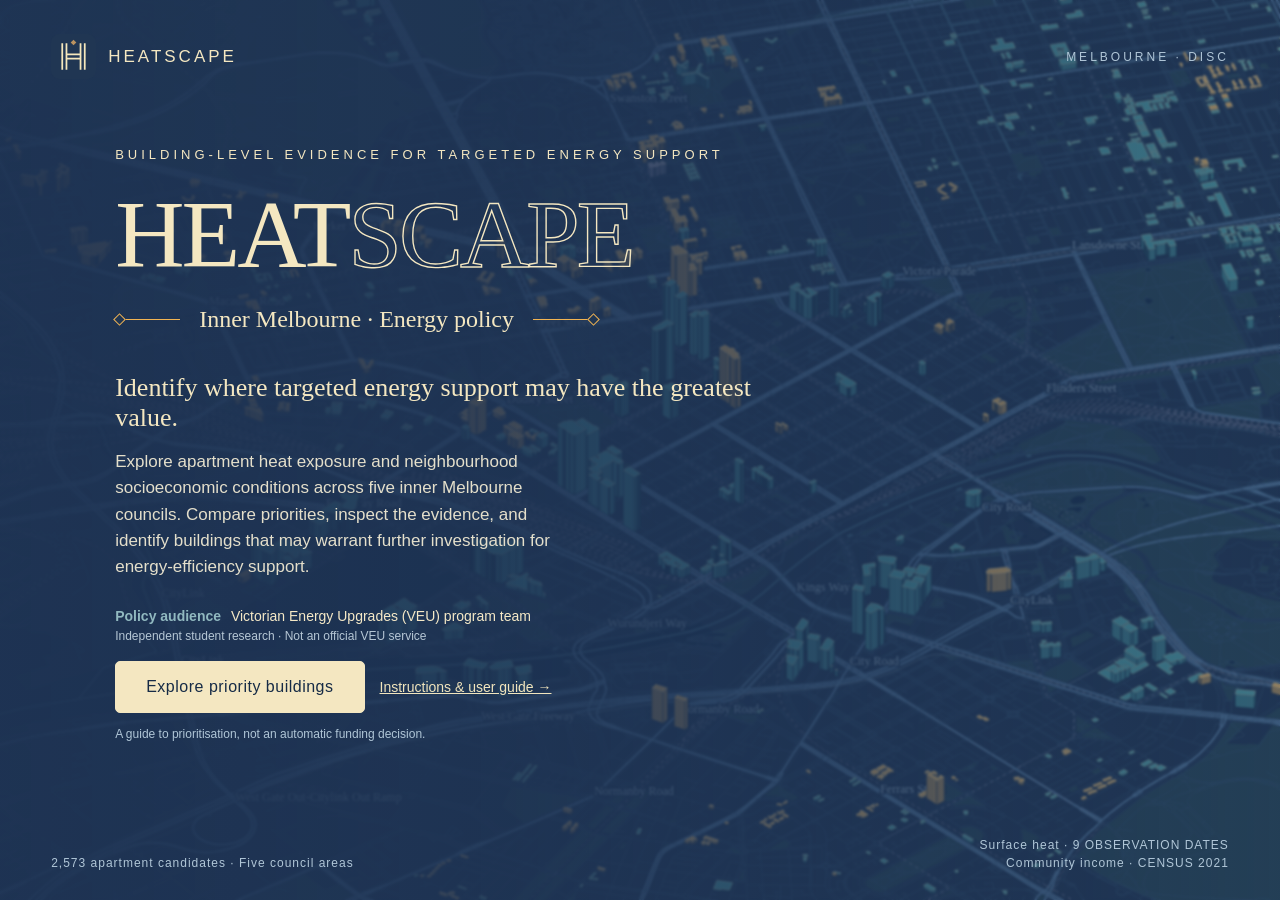
==== index.html @ 0df8c967 "Integrate nine Landsat dates and official historical heat evidence" ====
<!doctype html>
<html lang="en"><head><meta charset="utf-8"><meta name="viewport" content="width=device-width,initial-scale=1"><meta name="theme-color" content="#1e3353"><title>HEATSCAPE — Targeted energy support</title><meta name="description" content="Building-level evidence for targeted energy support across five inner Melbourne councils."><link rel="icon" href="./assets/heatscape.svg" type="image/svg+xml"><link rel="stylesheet" href="./assets/heatscape.css?v=stability-2"><link rel="stylesheet" href="./assets/ranking-workspace.css?v=stability-3"><link rel="stylesheet" href="./assets/building-validation.css?v=validation-1"><link rel="stylesheet" href="./assets/heat-data.css?v=heat-dates-1"></head>
<body>
<canvas id="city" aria-label="Interactive 3D map of inner Melbourne apartment candidates. Use Search to select a building with the keyboard."></canvas>
<div id="cover" class="cover"><div class="cover-wash"></div><div class="cover-top"><span class="wordmark"><img src="./assets/heatscape.svg" alt="">HEATSCAPE</span><span class="cover-edition">MELBOURNE · DISC</span></div><main class="cover-copy"><p class="eyebrow">Building-level evidence for targeted energy support</p><h1>HEAT<span>SCAPE</span></h1><div class="ornament"><i></i><span>Inner Melbourne · Energy policy</span><i></i></div><p class="intro">Identify where targeted energy support may have the greatest value.</p><p class="cover-description">Explore apartment heat exposure and neighbourhood socioeconomic conditions across five inner Melbourne councils. Compare priorities, inspect the evidence, and identify buildings that may warrant further investigation for energy-efficiency support.</p><p class="stakeholder"><strong>Policy audience</strong> Victorian Energy Upgrades (VEU) program team<br><small>Independent student research · Not an official VEU service</small></p><button id="enter" disabled>Preparing the map…</button><a class="guide-link" href="./instructions.html">Instructions &amp; user guide →</a><p id="loadStatus" class="cover-note" role="status">Loading the city and its evidence</p></main><div class="cover-bottom"><span>2,573 apartment candidates · Five council areas</span><span>Surface heat · 9 OBSERVATION DATES<br>Community income · CENSUS 2021</span></div></div>
<div id="app" hidden>
<header class="appbar"><button id="home" class="brand-button" aria-label="Return to introduction"><img src="./assets/heatscape.svg" alt=""><span>HEATSCAPE<small>MELBOURNE</small></span></button><span class="app-subtitle">Evidence for targeted energy support</span><a class="instructions-button" href="./instructions.html">Instructions</a><button id="aboutTop" class="quiet" aria-expanded="false">Policy & evidence</button></header>
<nav class="toolrail" aria-label="Map workspace"><button data-panel="search" aria-expanded="false"><span class="tool-icon">⌕</span>Find</button><button data-panel="priority" aria-expanded="false"><span class="tool-icon">≋</span>Priorities</button><button data-panel="layers" aria-expanded="false"><span class="tool-icon">▱</span>Layers</button><button data-panel="list" aria-expanded="false"><span class="tool-icon">☷</span>Shortlist</button><button data-panel="data" aria-expanded="false"><span class="tool-icon" aria-hidden="true">ⓘ</span>About data</button></nav>
<aside id="drawer" hidden aria-labelledby="drawerTitle"><div class="drawer-head"><div><p class="eyebrow">HEATSCAPE / WORKSPACE</p><h2 id="drawerTitle"></h2></div><button id="closeDrawer" class="icon-button" aria-label="Close panel">×</button></div>
<section data-content="search" hidden><label for="search">Find a building or neighbourhood</label><input id="search" type="search" placeholder="Try Vone, Light House, Swanston Central" aria-describedby="searchHelp"><p id="searchHelp" class="muted search-help">Building name / alias / address · Suburb · SA2 · Building ID · SA1</p><p class="muted">Choose an area to outline its boundary, or a building to pin its evidence. Names cover a limited set of matched buildings; all candidates remain searchable by ID. Names: OpenStreetMap contributors (ODbL).</p><div id="searchResults" class="result-list"></div></section>
<section data-content="priority" hidden>
<div class="priority-workspace">
<div class="priority-settings">
<div class="balance-heading"><h3>Adjust the weights</h3><button id="resetWeights" class="small-reset" title="Restore Heat 40%, Income 40%, Building 20%">Reset</button></div>
<details class="inline-help"><summary>H / I / B explained…</summary><div><p class="muted">H = Heat exposure · I = Low-income community context · B = Building scale.</p></div></details>
<div id="weightSummary" class="weight-summary" aria-live="polite"></div>
<div id="policyTrack" class="policy-track" aria-label="Shared H I B policy balance"><div class="weight-segment heat-segment"></div><div class="weight-segment income-segment"></div><div class="weight-segment building-segment"></div><button id="heatBoundary" class="weight-handle first" role="slider" aria-label="Heat share; boundary between Heat and Income" aria-valuemin="0" aria-valuemax="80" aria-valuenow="40"></button><button id="buildingBoundary" class="weight-handle second" role="slider" aria-label="Combined Heat and Income share; boundary with Building" aria-valuemin="60" aria-valuemax="100" aria-valuenow="80"></button></div>
<details class="inline-help"><summary>Drag either divider…</summary><div><p class="muted">Drag either divider. The three coloured shares always total 100%. Building stays between 0% and 40%. The same balance applies to every building.</p></div></details>

<div class="heat-source-select"><label for="heatDataset">Heat source / observation</label><select id="heatDataset" aria-describedby="heatDatasetNote"></select><p id="heatDatasetNote" class="heat-note"></p><p id="heatModelStatus" class="heat-note" role="status"></p></div>
<fieldset><legend>Surrounding heat area</legend><div class="segments"><button data-radius="50" aria-pressed="false">50 m</button><button data-radius="100" aria-pressed="true">100 m</button><button data-radius="150" aria-pressed="false">150 m</button></div><details class="inline-help"><summary>Distance outwards…</summary><div><p class="muted">Distance outwards from the whole footprint. Actual overlap area and distance both count. Rounded corners preserve equal distance; this is not a centre-point circle.</p><p class="muted">Solid line: building footprint. Dashed line: outer sampling boundary. The footprint itself is excluded.</p></div></details></fieldset>

<div class="priority-size"><label for="priorityShortlistMode">Shortlist size · fixed across tests</label><div class="shortlist-inputs"><select id="priorityShortlistMode"><option value="percent">Top percentage</option><option value="count">Top number</option></select><input id="priorityShortlistValue" type="number" min="1" max="100" value="20" aria-label="Test shortlist size"><span id="priorityShortlistUnit">%</span></div></div>
<section class="stability-tests-column" aria-labelledby="stabilityTestsTitle">
<div class="stability-heading"><h3 id="stabilityTestsTitle">Test settings</h3><strong id="stabilityTestCount"></strong></div>
<p class="stability-intro">3 extents × 6 weight choices. Your custom weights are added automatically.</p>
<label class="toggle-row"><span>Test all 9 Landsat dates<small>162 tests: 9 dates × 6 weights × 3 extents. Only buildings with evidence in every test share the same ranking cohort.</small></span><input id="stabilityDates" type="checkbox"></label>
<p id="stabilityScope" class="stability-note"></p>
<p id="stabilityCoverage" class="stability-note"></p>
<div id="stabilitySelected" class="stability-selected" aria-live="polite"></div>
<p id="testBuildingHeading" class="stability-note"></p>
<div class="stability-test-scroll"><table class="stability-table"><thead><tr><th>Weights H / I / B</th><th>50 m</th><th>100 m</th><th>150 m</th></tr></thead><tbody id="stabilityTests"></tbody></table></div>
<details class="stability-method-note"><summary>How to read these tests</summary><p class="stability-note">Click a cell to apply that test. “All” means all tested settings, not every possible setting or a probability. With the date switch off, tests use the selected heat source. With it on, the suite uses all nine Landsat dates, excluding the median and historical products. It does not test every possible date or setting.</p><p id="stabilityExclusions" class="stability-note"></p></details>
<button id="exportTests" class="small-reset">Export test table</button>
<details class="thermal-support"><summary>50 / 100 / 150 m · pixel support</summary><div id="thermalSupport"></div><p class="stability-note">These are resampled 30 m grid cells, not independent thermal observations. Native thermal resolution is about 100 m. Small extents remain exploratory.</p></details>
</section>
<h3>Each building in H–I–B space</h3><p id="curveSelection" class="muted" aria-live="polite">Select a building to see its point.</p>
<div id="indicatorSpace"></div><details class="inline-help"><summary>Each point is one candidate…</summary><div><p class="muted">Each point is one candidate. Drag to rotate; click a point to inspect. The translucent plane marks the selected shortlist score cutoff. Changing weights tilts or moves the plane; it does not move the data points.</p></div></details>

<details class="priority-model-details"><summary>Heat evidence, dates &amp; shadows</summary><fieldset class="heat-model-panel"><legend>Selected heat source</legend><div id="heatEvidence" aria-live="polite"></div><details open><summary>All dates for this building</summary><div id="heatHistory"></div></details><details><summary>Sampling area and calculation</summary><p class="heat-note">For each Landsat date, remove all mapped footprints and that observation’s modelled shadows from the 50 / 100 / 150 m surroundings. Distance-weighted LST is sampled from the remaining open ground. Spacing, height and the sun angle reshape the area; they do not directly adjust temperature.</p><p id="heatShapeStatus" class="heat-note" role="status"></p><button id="retryHeatShapes" class="small-reset">Retry boundary download</button><p class="heat-note">Grey dashed outline: outer extent. Gold boundary: selected date’s sun-exposed area. Display edges are simplified; numerical masks are not. The median and historical mosaic have no single observation-time mask.</p><a href="./model.html" target="_blank" rel="noopener">Calculation steps and evidence rules ↗</a></details></fieldset><fieldset class="shadow-panel"><legend>Building shade context</legend><label class="toggle-row"><span>Show building shadows<small>For the selected Landsat date · display only</small></span><input id="shadowToggle" type="checkbox"></label><div id="shadowDetails" hidden aria-live="polite"></div></fieldset></details>
<details id="indicatorDetail"><summary>H, I and building-indicator curves</summary><details class="inline-help"><summary>How to read the curves…</summary><div><p class="muted">Each curve converts a measurement into its relative position in the study reference sample. Changing the heat source or date also changes the H reference curve; I and B references stay fixed. The curves do not estimate air-conditioning demand.</p></div></details><div id="responseCurves"></div><div id="formCurves"></div></details>

<details id="methodDetails"><summary>Method & interpretation</summary><h4>What building scale means</h4><div id="formDataNote"></div><p>B is the percentile rank of the average of relative height and relative footprint area. It recognises larger-scale candidates for further project investigation. It is a policy preference for scale, not proof of more households, greater energy hardship or greater savings.</p><p>Taller buildings can have different shading, exposure and delivery challenges. A larger footprint can indicate more roof area, but usable roof area, dwelling counts and suitability need verification. No floors indicator is used.</p><p><a href="https://link.springer.com/article/10.1007/s12061-025-09687-x" target="_blank" rel="noopener">Why height alone cannot establish thermal vulnerability</a></p>

<p><strong>1. Compare like with like.</strong> Heat (H) and community low-income share (I) are converted into percentiles using the source-specific valid heat sample and fixed income/building reference sample: (average ascending rank − 0.5) ÷ N × 100. Tied values share a rank. Height and footprint area are ranked in the same way; B is the percentile of their average. A high percentile means higher relative evidence, not a measured level of risk.</p>
<p><strong>2. Apply your policy balance.</strong> Score = H × Heat share + I × Income share + B × Building share. Percentile values run from 0 to 100; shares are fractions totalling 1. Default: 40% / 40% / 20%. For H=80, I=60, B=50, the score is 80×0.4 + 60×0.4 + 50×0.2 = 66. All buildings use the same shares. Reset restores this balance.</p>
<p><strong>3. Choose the shortlist.</strong> Rank all scored candidates from high to low. Top percentage selects the highest ceil(N × percentage /100) positions; Top number selects the requested count, capped at the eligible sample. Exact score ties at the cutoff are included, so the final count can be larger. The purple plane is this cutoff, not a weight surface or funding threshold. Filters never recalculate reference distributions or ranks.</p>
<p>Building scale ranks the mean of height and footprint percentiles. Floors and household counts are not included. Larger scale is a policy preference, not proof of need or savings.</p>
<p><strong>4. Sample surface heat.</strong> Each Landsat observation uses a footprint buffer minus mapped buildings and date-specific ground shadows. A 2.5 m numerical grid approximates the area integral of exp(−2(d/R)²), where d is distance from the footprint and R is 50, 100 or 150 m. Temperature is the weighted sum of valid source-cell temperatures divided by valid weights. Both valid area and weight must reach 80%, with at least 3 valid resampled cells. ST_B10 × 0.00341802 + 149 − 273.15 converts to °C; fill, dilated cloud, cloud, cloud shadow, cirrus and snow are excluded. ST_QA uncertainty is reported separately.</p><p>The multi-date option takes the median of valid per-date statistics and requires at least 3 dates. CSIRO historical LST uses open ground without a dated shadow mask; UHI and climate normals appear as context and do not add scoring weights. See About data for every source, period, file and coverage count.</p><p>Income uses Census 2021 SA1 households below A$650/week divided by all households with known income, including negative/nil income. Partial or unstated income is excluded. A footprint interior point assigns the SA1; income is not measured for the building’s residents.</p><p><a href="./model.html" target="_blank" rel="noopener">Complete equations, reference curves and data requirements ↗</a></p><div id="distanceCurve"></div><p id="scenarioLabel" class="setting-label"></p><p>Three spatial checks compare 50 / 100 / 150 m, all using area and distance weighting with your current policy weights and shortlist size. The count shows how consistently a building is shortlisted across these extents; it is not a probability. Only checks with sufficient valid evidence are counted.</p>
<p>A high score does not mean this building is unsafe or eligible for funding. It means it is a higher-priority candidate for further investigation based on heat and neighbourhood socioeconomic context, together with the selected scale preference.</p></details>


</div>
<section class="stability-list-column" aria-labelledby="stabilityTitle">
<div class="stability-heading"><h3 id="stabilityTitle">Ranking stability</h3><button id="exportStability" class="small-reset">Export list</button></div>
<div id="stabilitySummary" class="stability-summary" aria-live="polite"></div>
<p id="stabilityMeaning" class="stability-meaning"><strong>Consistent Top</strong> means shortlisted in every tested setting. The count updates when you change the shortlist size or test settings.</p>
<button id="showStableOnMap" class="stable-map-action">Show consistent Top on map<small id="stableMapActionCount"></small></button>
<label class="toggle-row stability-only"><span>Filter to buildings in all tested settings<small>Map, list and Shortlist stay linked.</small></span><input id="stabilityOnly" type="checkbox"></label>
<div class="stability-filters"><input id="stabilitySearch" type="search" placeholder="Building name or ID" aria-label="Search stability list"><select id="stabilityFilter" aria-label="Filter stability results"><option value="selected">Selected at least once</option><option value="all">All candidates</option><option value="some">Some settings only</option><option value="none">Never shortlisted</option><option value="insufficient">Insufficient evidence</option></select></div>
<p id="stabilityListCount" class="stability-note" role="status"></p>
<div class="stability-list-scroll"><table class="stability-table"><thead><tr><th>Building</th><th>Selected</th><th>Rank range</th></tr></thead><tbody id="stabilityRows"></tbody></table></div>
<div class="stability-map-controls"><label><input id="stabilityMap" type="checkbox"> Colour map by stability</label><button id="stabilityViewMap" class="small-reset">View map</button></div>
<p id="stabilityScopeFilter" class="stability-note"></p>
</section>

</div>
</section>
<section data-content="layers" hidden><p class="panel-intro">Keep only the context you need.</p><label class="toggle-row"><span>OSM streets & places<small>Roads, parks, rail and waterways.</small></span><input id="osmLayer" type="checkbox" checked></label><label class="toggle-row"><span>Apartment candidates<small>The 2,573 buildings in this study.</small></span><input id="candidateLayer" type="checkbox" checked></label><label class="toggle-row"><span>Other buildings<small>Grey context; not selectable.</small></span><input id="contextLayer" type="checkbox"></label><p id="contextStatus" class="muted" role="status"></p><fieldset><legend>Colour buildings by</legend><div class="mode-choices"><button data-mode="priority" aria-pressed="true">Investigation priority</button><button data-mode="stability" aria-pressed="false">Ranking stability</button><button data-mode="heat" aria-pressed="false">Surface heat (H)</button><button data-mode="income" aria-pressed="false">Community income (I)</button><button data-mode="building" aria-pressed="false">Building scale (B)</button></div></fieldset><p class="muted">Building heights are displayed at model scale; many height values are estimated. Roof shape, facades and terrain are not modelled.</p></section>
<section data-content="list" hidden><label for="council">Council area</label><select id="council"><option value="">All five councils</option><option>MARIBYRNONG</option><option>MELBOURNE</option><option>PORT PHILLIP</option><option>STONNINGTON</option><option>YARRA</option></select><div class="shortlist-controls"><label for="shortlistMode">Shortlist size</label><div class="shortlist-inputs"><select id="shortlistMode"><option value="percent">Top percentage</option><option value="count">Top number</option></select><input id="shortlistValue" type="number" min="1" max="100" step="1" value="20" aria-label="Shortlist percentage or number"><span id="shortlistUnit">%</span></div><p class="muted">Applies across all five councils. Ties at the cutoff are included.</p></div><label class="toggle-row"><span id="shortlistOnlyLabel">Only the current top 20%</span><input id="topOnly" type="checkbox"></label><label class="toggle-row"><span>Only buildings in all tested settings<small>Uses the Priorities stability tests.</small></span><input id="stableOnly" type="checkbox"></label><p id="listCount" class="muted" aria-live="polite"></p><button id="export" class="secondary">Export matching buildings</button><div id="rankedList" class="result-list"></div><button id="moreResults" class="quiet">Show more</button></section>
<section data-content="data" hidden>
<div class="data-directory"><button class="small-reset" data-jump-data="heatDataRegistry">Heat sources</button><button class="small-reset" data-jump-data="buildingValidation">Building validation</button><button class="small-reset" data-jump-data="otherDataNotes">Other sources</button></div>
<div id="heatDataRegistry"></div><div id="buildingValidation"></div>
<h3 id="otherDataNotes">Income, boundaries and map context</h3>
<p class="panel-intro">The evidence behind the map</p><p>Public spatial datasets are combined to compare apartment candidates. Dates, spatial scales and limitations differ between sources.</p>
<h3>Study area & coverage</h3><p>2,573 apartment candidates across Melbourne, Port Phillip, Maribyrnong, Stonnington and Yarra. The default settings score 2,571 candidates with sufficient evidence. This is a research sample, not a complete verified register of apartments.</p>
<details><summary>Income (I) · Community context</summary><p><strong>Source:</strong> ABS Census 2021, at Statistical Area Level 1 (SA1). The value is the percentage of households earning below A$650 per week among households with known income. Negative and nil income are included; partial or unstated income is excluded.</p><p>A point inside each building footprint assigns its SA1. This describes the surrounding community, not the income of individual residents. Census household totals belong to an area, not to each building.</p><p><a href="https://www.abs.gov.au/census" target="_blank" rel="noopener">ABS Census data ↗</a></p></details>
<details><summary>Buildings (B) · Footprints & height</summary><p><strong>Sources:</strong> the study’s building dataset combines Overture Maps and City of Melbourne building information. Footprints describe building outlines and area (m²); height is in metres. Some heights are estimated or derived rather than directly measured. These datasets are snapshots, not live records.</p><p>B combines relative height and footprint area into a building-scale percentile. Larger scale represents potential policy reach, not verified household numbers, energy demand or retrofit savings. Household counts are not sufficiently complete at building level to be included. Floors are not a separate scoring indicator.</p><p>Apartment classifications, geometry and heights require verification. The optional grey buildings provide context only and are not ranked. Roof details, facades and terrain are not modelled.</p><p><a href="https://docs.overturemaps.org/guides/buildings/" target="_blank" rel="noopener">Overture building data ↗</a> · <a href="https://data.melbourne.vic.gov.au/" target="_blank" rel="noopener">City of Melbourne open data ↗</a></p></details>
<details><summary>Suburb, SA1, SA2 & council boundaries</summary><p><strong>Source:</strong> ABS Australian Statistical Geography Standard (ASGS), 2021, for suburb/locality and SA2 search boundaries.</p><p><strong>Suburb:</strong> ABS Suburbs and Localities (SAL) approximate recognised suburbs and localities. Search a name such as Carlton North to outline the area. Building suburb labels use a point inside the footprint.</p><p><strong>SA1:</strong> the smaller statistical area supplying the income indicator. Search its code to find matching buildings.</p><p><strong>SA2:</strong> a larger statistical area used for neighbourhood search and orientation. Search its name or code to outline its boundary. It does not replace SA1 in the income calculation.</p><p><strong>Council:</strong> the five local-government areas define study coverage and shortlist filters. A searched suburb or SA2 may extend beyond them; highlighting the full boundary does not extend candidate coverage or change rankings.</p><p><a href="https://geo.abs.gov.au/arcgis/rest/services/ASGS2021/SAL/MapServer/0" target="_blank" rel="noopener">ABS SAL boundaries ↗</a> · <a href="https://geo.abs.gov.au/arcgis/rest/services/ASGS2021/SA2/MapServer/0" target="_blank" rel="noopener">ABS SA2 boundaries ↗</a></p></details>
<details><summary>Streets, parks & waterways</summary><p><strong>Source:</strong> OpenStreetMap contributors, offline snapshot dated 12 September 2026. Roads, rail, parks and waterways help users locate buildings. They do not contribute to priority scores and may not reflect later changes.</p><p><a href="https://www.openstreetmap.org/copyright" target="_blank" rel="noopener">OpenStreetMap attribution & ODbL licence ↗</a></p></details>
<h3>From data to priority</h3><p>H, I and B are relative percentiles, not physical measurements of energy need. The same policy weights apply to every scored building (default H 40%, I 40%, B 20%). Missing evidence is not treated as zero need.</p><p>Open <strong>Priorities → Method & interpretation</strong> for calculation steps and spatial checks. Open <strong>Policy & evidence</strong> for the intended policy use and methodological references.</p>
</section>
<section data-content="about" hidden><h3>Evidence for targeted energy policy</h3><p>HEATSCAPE is an independent student research prototype for the Victorian Energy Upgrades (VEU) program team and energy-policy decision-makers. It supports discussion of where building-focused energy-efficiency assistance, outreach or investigation might be prioritised; it is not an official VEU service.</p><p>Use the shortlist to identify candidates, compare how policy priorities change the ranking, and commission building-level checks before designing support. The score does not estimate energy savings, costs, retrofit feasibility or the value of a subsidy.</p><p><a href="https://www.energy.vic.gov.au/victorian-energy-upgrades/about" target="_blank" rel="noopener">About the Victorian Energy Upgrades program</a></p><h3>A guide to prioritisation</h3><p>A high score does not mean this building is unsafe or eligible for funding. It means it is a higher-priority candidate for further investigation based on heat and neighbourhood socioeconomic context.</p><h3>One policy, one set of weights</h3><p>H is surrounding heat percentile; I is low-income community percentile; B is building-scale percentile. VEU policy users can explore a common balance for all candidates using one three-part policy slider. The default is 40% Heat, 40% Income and 20% Building.</p><p>The score is the sum of three weighted indicators. The H–I–B scatter shows the data and current shortlist cutoff. Larger buildings do not necessarily have greater need: scale is a transparent policy choice requiring verification.</p><p><a href="./instructions.html">Read the illustrated user guide</a></p><h3>What the evidence can tell us</h3><p>Heat uses selectable Landsat 8/9 observation dates, a multi-date median or a clearly labelled historical CSIRO LST product. The supplied dates are snapshots, not a complete seasonal record. It is not air or indoor temperature. The thermal sensor’s native resolution is approximately 100 m; the product is resampled to a 30 m grid. Neighbouring grid cells are not independent 30 m measurements. Area weighting makes the sampling boundary more precise, not the temperature of each building or roof.</p><p>Income is the share of households earning below A$650 per week among households with known income in the local 2021 SA1. It describes the neighbourhood, not the residents of an individual building.</p><p>Buildings remain apartment candidates. Data checks and source-reported heights are not a substitute for individual building verification.</p><p>Before any policy or funding decision, verify building use, resident needs, equipment and energy performance, ownership or owners-corporation arrangements, intervention costs and applicable program requirements.</p><h3>Data sources</h3><p>See <strong>About data</strong> in the left toolbar for all datasets, dates, geographic units and limitations.</p><details><summary>Methodological references</summary><p><a href="https://link.springer.com/article/10.1007/s10980-021-01302-x" target="_blank" rel="noopener">Zawadzka et al. (2021): patch geometry and surrounding buffers</a></p><p><a href="https://doi.org/10.1787/9789264043466-en" target="_blank" rel="noopener">OECD / JRC (2008): constructing composite indicators</a></p><p><a href="https://link.springer.com/article/10.1007/s12061-025-09687-x" target="_blank" rel="noopener">Nonlinear urban morphology–LST relationships</a></p><p><a href="https://www.nature.com/articles/s41467-021-26592-2" target="_blank" rel="noopener">Pavanello et al. (2021): income and cooling access</a></p><p><a href="https://www.usgs.gov/faqs/what-are-band-designations-landsat-satellites" target="_blank" rel="noopener">USGS: Landsat resolution</a></p><p>Mathematical and conceptual references support method choices, not a validated Melbourne energy-support formula. No behavioural coefficients are transferred from these studies.</p></details></section>
</aside>
<div id="stableMapStatus" class="stable-map-status" hidden><span><strong>Consistent Top buildings</strong><small id="stableMapCount" role="status"></small></span><button id="clearStableMap">Clear filter</button></div>
<div class="map-controls" aria-label="Map controls"><button id="zoomIn" aria-label="Zoom in">＋</button><button id="zoomOut" aria-label="Zoom out">−</button><button id="rotate" aria-label="Rotate map">↻</button><button id="overview" aria-label="Top-down overview of all five council boundaries">⌖</button><button id="cityView" aria-label="Return to Melbourne city view">N</button></div>
<div class="map-hint" id="mapHint">Hover to inspect · Click to pin · Drag to rotate · Shift-drag to pan</div><div id="legend" class="legend"></div><div class="map-scale"><i id="scaleBar"></i><span id="scaleText"></span></div><div id="mapNotice" hidden role="status"></div>
<div id="areaSelection" hidden role="status"><span id="areaName"></span><button id="clearArea" aria-label="Clear selected area boundary">×</button></div><div id="popup" hidden role="dialog" aria-label="Building evidence"><button id="closePopup" class="icon-button" aria-label="Close building evidence">×</button><p class="eyebrow" id="popupMode">BUILDING EVIDENCE</p><h2 id="popupCouncil"></h2><p id="popupId" class="muted"></p><p id="popupSuburb" class="muted"></p><div class="popup-score"><strong id="popupScore"></strong><span>support investigation<br>priority / 100</span><span id="popupRank"></span></div><p id="popupStatus" class="status-line"></p><div class="evidence-values" id="popupValues"></div><p id="samplingNote" class="muted"></p><div class="contribution"><span id="heatContribution"></span><span id="incomeContribution"></span><span id="formContribution"></span></div><div class="contribution-bar"><i id="heatBar"></i><i id="incomeBar"></i><i id="formBar"></i></div><p id="popupNote" class="muted"></p><p id="scoreEquation" class="score-rule">Each part = indicator percentile × its policy share.</p><button id="showCurves" class="quiet">See this building on the curves</button><button id="buildingDataCheck">Check this building’s source &amp; validation →</button><details id="moreEvidence"><summary>More evidence</summary><p id="extraEvidence"></p><p id="stability"></p><p id="reviewNote"></p></details><p class="popup-disclaimer">A guide to prioritisation, not an automatic funding decision.</p></div>
<div id="announce" class="sr-only" aria-live="polite"></div><footer>© <a href="https://www.openstreetmap.org/copyright" target="_blank" rel="noopener">OpenStreetMap contributors</a> · ODbL · USGS / ABS / Overture / City of Melbourne</footer>
</div><script src="./assets/hib.js?v=heat-dates-1"></script><script src="./assets/scatter.js?v=heat-dates-1"></script><script src="./assets/heat-area.js?v=heat-dates-1"></script><script src="./assets/shadows.js?v=heat-dates-1"></script><script src="./assets/ranking-stability.js?v=heat-dates-1"></script><script src="./assets/ranking-workspace.js?v=heat-dates-1"></script><script src="./assets/building-validation.js?v=validation-1"></script><script src="./assets/heat-data.js?v=heat-dates-1"></script><script src="./assets/heatscape.js?v=heat-dates-1"></script></body></html>
---- assets/heatscape.css ----
:root{color-scheme:dark;--navy:#203653;--deep:#162b46;--paper:#f4e7c1;--muted:#b0c6d7;--line:#4a637b;--teal:#83b9b4;--gold:#ddb577;--panel:#203653f5}*{box-sizing:border-box}html,body{margin:0;width:100%;height:100%;overflow:hidden;background:var(--navy);color:var(--paper);font:15px/1.5 'Segoe UI',Arial,sans-serif}button,input,select{font:inherit;color:inherit}button{cursor:pointer}button,a,input,select,summary{outline-offset:4px}button:focus-visible,input:focus-visible,select:focus-visible,summary:focus-visible,a:focus-visible{outline:2px solid var(--paper)}button{border:1px solid var(--line);background:#2a4361;border-radius:5px;padding:9px 14px}button:hover{background:#3a5470}button:disabled{opacity:.6;cursor:wait}input,select{width:100%;background:#162b46;border:1px solid var(--line);padding:11px;border-radius:4px}input[type=checkbox],input[type=radio]{width:auto;accent-color:var(--teal);flex-shrink:0}input::placeholder{color:#91aabe}h1,h2,h3,p{margin:0}p{margin-bottom:12px}h2{font:26px/1.2 Georgia,serif}h3{font:21px Georgia,serif;margin:20px 0 10px}label{display:block;margin-bottom:8px}small{display:block;color:var(--muted);font-size:13px;line-height:1.5}a{color:var(--paper)}[hidden]{display:none!important}#city{position:fixed;inset:0;width:100%;height:100%;display:block;touch-action:none;cursor:grab}.eyebrow{font-size:12px;letter-spacing:2px;text-transform:uppercase}.muted{color:var(--muted);font-size:13px;line-height:1.6}.cover{position:fixed;inset:0;z-index:20;display:flex;flex-direction:column;justify-content:center;padding:65px 9%;transition:opacity .5s}.cover-wash{position:absolute;inset:0;z-index:-1;background:linear-gradient(90deg,#1e3353f2 0%,#1e3353d9 40%,#1e335393 80%,#1e335370 100%);backdrop-filter:blur(1px)}.cover-top{position:absolute;top:34px;left:4%;right:4%;display:flex;justify-content:space-between;align-items:center}.wordmark{display:flex;align-items:center;gap:12px;font-size:17px;letter-spacing:3px}.wordmark img{width:45px;height:45px}.cover-edition{font-size:12px;letter-spacing:3px;color:var(--muted)}.cover-copy{max-width:750px}.cover-copy>.eyebrow{letter-spacing:4px;font-size:13px;margin-bottom:21px}.cover h1{font:clamp(60px,7.5vw,128px)/.99 Georgia,'Times New Roman',serif;letter-spacing:-3px;font-weight:400;margin:0 0 24px}.cover h1 span{color:transparent;-webkit-text-stroke:1.4px var(--paper)}.ornament{display:flex;align-items:center;gap:19px;max-width:530px;margin-bottom:40px;font:24px Georgia,serif}.ornament i{width:65px;height:1px;background:var(--gold);position:relative}.ornament i:after{content:'';position:absolute;width:7px;height:7px;border:1px solid var(--gold);transform:rotate(45deg);top:-4px;left:0;background:var(--navy)}.ornament i:last-child:after{left:auto;right:0}.intro{font:26px Georgia,serif;margin-bottom:16px}.cover-description{max-width:460px;font-size:17px;line-height:1.8;color:#e4dfcb;margin-bottom:25px}#enter{background:var(--paper);color:var(--deep);border-color:var(--paper);padding:13px 30px;min-width:185px;font-size:16px;letter-spacing:.5px}#enter:hover{background:#fff6db}.cover-note{font-size:12px;color:var(--muted);margin-top:12px}.cover-bottom{position:absolute;bottom:28px;left:4%;right:4%;display:flex;justify-content:space-between;align-items:end;gap:15px;color:var(--muted);font-size:12px;letter-spacing:1px}.cover-bottom span:last-child{text-align:right}
.appbar{position:fixed;top:0;left:0;right:0;height:78px;padding:12px 24px;display:flex;align-items:center;gap:25px;pointer-events:none;background:linear-gradient(#142a46ed,#142a4600);z-index:3}.appbar>*{pointer-events:auto}.brand-button{border:0;background:transparent!important;padding:0;display:flex;align-items:center;gap:10px;text-align:left;letter-spacing:2px;font-size:18px}.brand-button img{width:44px;height:44px}.brand-button small{font-size:10px;letter-spacing:3px}.app-subtitle{font-size:13px;color:var(--muted)}.appbar>.quiet{margin-left:auto;background:#203653d9}.quiet{border-color:transparent;background:transparent;color:var(--muted)}.toolrail{position:fixed;top:100px;left:20px;width:72px;padding:5px;background:var(--panel);border:1px solid #54708b80;border-radius:8px;z-index:5;box-shadow:0 8px 30px #07172d30}.toolrail button{border:0;background:transparent;width:100%;padding:10px 3px;font-size:11px;color:var(--muted);display:flex;flex-direction:column;align-items:center;gap:2px}.toolrail button[aria-expanded=true]{color:var(--paper);background:#38536d}.tool-icon{font-size:27px;line-height:1.15;font-weight:300}.toolrail button:hover{background:#334e68}#drawer{position:fixed;top:100px;left:104px;width:350px;max-height:calc(100dvh - 135px);overflow:auto;background:var(--panel);border:1px solid #58728a88;border-radius:8px;padding:21px;z-index:6;box-shadow:0 14px 50px #07172d45;scrollbar-width:thin;scrollbar-color:#5f7a90 transparent}.drawer-head{display:flex;justify-content:space-between;align-items:start;gap:12px;margin-bottom:22px}.drawer-head .eyebrow{font-size:9px;color:var(--muted);margin-bottom:8px}.icon-button{padding:0;width:32px;height:32px;font-size:24px;line-height:1;background:transparent;border-color:transparent;flex-shrink:0}.panel-intro{color:var(--muted);font-size:15px}.secondary{background:transparent;width:100%;border-color:#778b99;margin:5px 0 12px}fieldset{border:0;padding:0;margin:23px 0}legend{font-size:15px;margin-bottom:10px}.segments{display:flex}.segments button{flex:1;border-radius:0;padding:9px 4px}.segments button:first-child{border-radius:4px 0 0 4px}.segments button:last-child{border-radius:0 4px 4px 0}.segments button[aria-pressed=true],.mode-choices button[aria-pressed=true]{background:var(--paper);color:var(--deep);border-color:var(--paper)}.segments+.muted{margin-top:7px}.radio-card{display:flex;align-items:flex-start;gap:9px;padding:10px;border:1px solid var(--line);border-radius:4px}.radio-card:has(:checked){border-color:var(--teal);background:#2d485f}.radio-card input{margin-top:5px}.weight-labels,.weight-axis{display:flex;justify-content:space-between;gap:10px}.weight-labels{font-size:14px}.weight-labels strong:first-child{color:var(--teal)}.weight-labels strong:last-child{color:var(--gold)}.weight-axis{font-size:11px;color:#9bb1c2;margin-top:10px}#heatWeight{appearance:none;-webkit-appearance:none;border:0;background:transparent;padding:0;height:44px;cursor:ew-resize;touch-action:pan-y}#heatWeight::-webkit-slider-runnable-track{height:10px;background:linear-gradient(90deg,var(--teal),var(--gold));border-radius:5px}#heatWeight::-webkit-slider-thumb{appearance:none;width:25px;height:25px;margin-top:-7px;background:var(--deep);border:3px solid var(--paper);border-radius:50%}#heatWeight::-moz-range-track{height:10px;background:linear-gradient(90deg,var(--teal),var(--gold));border-radius:5px}#heatWeight::-moz-range-thumb{width:21px;height:21px;background:var(--deep);border:3px solid var(--paper);border-radius:50%}.weight-ticks{display:flex;justify-content:space-between;margin-bottom:8px}.weight-ticks button{padding:4px 7px;border-color:transparent;background:transparent;font-size:12px}.weight-ticks button[aria-pressed=true]{border-color:var(--gold)}.setting-label{font-size:12px;padding:10px;border-left:2px solid var(--gold);background:#172e47}.toggle-row{display:flex;align-items:center;justify-content:space-between;gap:20px;border-bottom:1px solid #4a637b60;padding:13px 0;margin:0}.toggle-row input{width:19px;height:19px}.mode-choices{display:grid;gap:6px}.mode-choices button{text-align:left}.result-list{display:grid;gap:5px;margin-top:12px}.result{width:100%;text-align:left;background:#19314b;border-color:#3d5870;padding:11px 12px;font-size:13px}.result>strong{display:block;font-size:14px;color:var(--paper)}.result>span{display:block;color:var(--muted);font-size:12px;overflow:hidden;text-overflow:ellipsis}.result .result-score{float:right;color:var(--gold);font-size:18px}details{border-top:1px solid var(--line);padding-top:13px;margin-top:17px;font-size:13px;color:var(--muted)}details p{margin-top:12px}summary{cursor:pointer;color:var(--paper);font-size:14px}#moreResults{width:100%}.map-controls{position:fixed;right:22px;bottom:115px;display:grid;gap:1px;border:1px solid #71869b80;border-radius:6px;overflow:hidden;z-index:4;box-shadow:0 4px 20px #091a3230}.map-controls button{width:43px;height:43px;padding:0;border:0;border-radius:0;background:var(--panel);font-size:23px}.map-controls button:last-child{font-size:15px}.map-hint{position:fixed;bottom:45px;left:50%;transform:translateX(-50%);font-size:12px;color:var(--muted);background:#192f4be0;border-radius:4px;padding:7px 12px;pointer-events:none;white-space:nowrap}.legend{position:fixed;left:22px;bottom:65px;max-width:380px;background:#203653e8;padding:11px 14px;border:1px solid #637f9580;border-radius:5px;font-size:12px;z-index:2}.legend strong{display:block;font-size:13px;margin-bottom:6px;font-weight:500}.legend .dot{width:8px;height:8px;display:inline-block;border-radius:2px;margin-right:5px}.legend .ramp{display:inline-block;width:110px;height:8px;background:linear-gradient(90deg,var(--teal),var(--gold));margin:0 8px}.map-scale{position:fixed;bottom:28px;left:25px;font-size:11px;color:var(--muted);pointer-events:none}#scaleBar{display:block;height:5px;border:1px solid var(--muted);border-top:0;width:80px}.map-scale span{display:block;margin-top:3px}footer{position:fixed;bottom:0;left:0;right:0;background:#152b46b0;color:#9eb5c8;padding:3px 8px;font-size:10px;text-align:right}footer a{color:#b5c8d5}#mapNotice{position:fixed;top:95px;left:50%;transform:translateX(-50%);padding:10px 18px;border-radius:5px;background:var(--paper);color:var(--deep);z-index:8;max-width:70vw;font-size:14px}.sr-only{position:absolute;width:1px;height:1px;padding:0;overflow:hidden;clip:rect(0,0,0,0);white-space:nowrap}
#popup{position:fixed;width:330px;max-height:calc(100dvh - 100px);overflow:auto;z-index:10;background:#1b314dee;border:1px solid #a2b5bd;border-radius:7px;padding:19px;box-shadow:0 16px 45px #08172e66;backdrop-filter:blur(12px)}#closePopup{position:absolute;right:8px;top:8px}#popup .eyebrow{color:var(--muted);font-size:10px;letter-spacing:1.5px;margin-bottom:7px}#popup h2{font-size:22px;margin-right:20px}#popupId{font-size:10px;overflow-wrap:anywhere;margin-top:6px;margin-bottom:13px}.popup-score{display:flex;align-items:center;gap:10px}.popup-score>strong{font:43px/1 Georgia,serif}.popup-score>span{font-size:11px;color:var(--muted);line-height:1.4}#popupRank{margin-left:auto;text-align:right;color:var(--paper)}.status-line{font-size:12px;color:var(--gold);margin-top:10px}.evidence-values{border-top:1px solid #54708980;margin-top:14px;padding-top:10px}.evidence-values>div{display:flex;justify-content:space-between;gap:10px;margin-bottom:9px;font-size:12px}.evidence-values strong{font-size:15px;white-space:nowrap}.contribution{display:flex;justify-content:space-between;font-size:12px;margin-top:15px}.contribution span:first-child{color:var(--gold)}.contribution span:last-child{color:var(--teal)}.contribution-bar{height:7px;background:#38516a;display:flex;overflow:hidden;margin:7px 0 10px;border-radius:2px}.contribution-bar i:first-child{background:var(--gold)}.contribution-bar i:last-child{background:var(--teal)}#popupNote{font-size:11px;margin:0}.popup-disclaimer{font-size:11px;color:#d6d4c1;border-top:1px solid #54708980;padding-top:12px;margin:14px 0 0}
@media(max-width:800px){.app-subtitle{display:none}.cover{padding:90px 7%}.cover h1{font-size:clamp(45px,11vw,90px);letter-spacing:-2px}.ornament{font-size:20px;gap:12px;margin-bottom:25px}.ornament i{width:35px}.cover-description{font-size:15px;max-width:400px}.cover-copy>.eyebrow{font-size:11px;letter-spacing:2px}.intro{font-size:23px}.cover-top{top:20px}.cover-bottom{font-size:10px}.cover-edition{font-size:10px;letter-spacing:1px}.toolrail{left:12px;top:85px;width:62px}.toolrail button{font-size:10px}.appbar{padding:10px 13px}.brand-button{font-size:15px}.brand-button img{width:36px;height:36px}.appbar>.quiet{font-size:12px;padding:6px}.map-controls{right:12px;bottom:95px}#drawer{top:85px;left:84px;width:min(340px,calc(100vw - 96px));max-height:calc(100dvh - 110px);padding:17px}.map-hint{display:none}.legend{left:12px;bottom:62px;max-width:calc(100vw - 80px);padding:9px;font-size:11px}.map-scale{left:15px}.cover-bottom span:first-child{max-width:180px}#popup{width:min(330px,calc(100vw - 24px));max-height:65dvh}.wordmark{font-size:14px;letter-spacing:2px}.wordmark img{width:36px;height:36px}.cover-bottom{bottom:23px}footer{font-size:8px}}@media(max-height:650px){.cover-copy>.eyebrow{margin-bottom:10px}.cover h1{font-size:62px;margin-bottom:14px}.ornament{margin-bottom:16px}.cover-description{font-size:14px;line-height:1.6;margin-bottom:14px}.cover{padding-top:65px;padding-bottom:65px}.cover-bottom{bottom:12px}.cover-top{top:12px}.intro{font-size:20px;margin-bottom:8px}}@media(prefers-reduced-motion:reduce){*{scroll-behavior:auto!important;transition:none!important}}

.stakeholder{font-size:14px;line-height:1.5;color:var(--cream,#f5e9c7);margin:16px 0}.stakeholder strong{color:#91b9c0;margin-right:6px}.stakeholder small{font-size:12px;color:#b6c7d5}.cover-copy .eyebrow{line-height:1.6}.cover-copy .intro{max-width:680px}.cover-copy .cover-description{line-height:1.55}
@media(max-height:850px) and (min-width:701px){.cover-copy{padding-top:100px;padding-bottom:100px}.cover-copy h1{font-size:clamp(60px,7vw,112px)}.cover-copy .intro{font-size:23px}.cover-description{margin:12px 0}.stakeholder{margin:10px 0}}
@media(max-width:700px){.cover-copy .eyebrow{font-size:12px}.cover-copy .intro{font-size:22px}.cover-copy .cover-description{font-size:15px}.stakeholder{font-size:12px;margin:10px 0}.stakeholder small{font-size:12px}.cover-bottom{position:relative!important;padding:20px 24px!important}.cover-copy{padding-bottom:20px!important}}
@media(max-width:800px){.cover{overflow-y:auto;justify-content:flex-start;padding-top:95px;padding-bottom:24px}.cover-wash{position:fixed}.cover-copy{flex-shrink:0}.cover-bottom{flex-shrink:0}}@media(max-height:750px) and (min-width:801px){.cover{overflow-y:auto;justify-content:flex-start}.cover-copy{padding-top:40px;padding-bottom:80px;flex-shrink:0}.cover-bottom{position:relative;left:0;right:0;bottom:0;flex-shrink:0}.cover-wash{position:fixed}}
:root{--teal:#47aeb8;--gold:#f1b453}
.legend .ramp{background:linear-gradient(90deg,#3799a3,#88b9a7,#f1b453)}
#drawer.about-drawer{left:auto;right:24px;top:76px;width:390px;max-height:calc(100dvh - 102px)}
#drawer{width:360px}.response-chart{margin:16px 0;padding:11px 9px 8px;background:#172d48aa;border:1px solid #506a8180;border-radius:5px}.response-chart figcaption{font-size:14px;font-weight:500}.response-chart figcaption span{float:right;font-size:12px;color:#bac5d0}.response-chart svg{display:block;width:100%;height:auto;overflow:visible}.response-chart svg text{fill:#b6cad8;font:11px 'Segoe UI',sans-serif}.response-chart .curve-value{font-size:12px;color:#d1dfdf;line-height:1.5;margin:0}.response-chart.excluded{opacity:.5}.curves-heading h3{font-size:20px;line-height:1.35}.curve-equation{font-size:13px;color:#f4e7c1;padding:12px;border-left:2px solid #f1b453;background:#152c4880}.distance-curve .response-chart{margin:8px 0}.distance-curve svg{max-height:110px}.distance-curve .curve-value{display:none}#curveSelection{overflow-wrap:anywhere}#popup{width:350px;max-height:calc(100dvh - 125px)}.contribution{gap:6px;font-size:11px}.contribution span:last-child{color:#c2b3df}.contribution-bar i:nth-child(2){background:var(--teal)}.contribution-bar i:nth-child(3){background:#c2b3df}#showCurves{padding:8px 0;text-align:left;font-size:12px;color:#f3dfaa}#samplingNote{font-size:12px}.setting-label{font-size:12px;color:#bacecf}
@media(min-width:1100px){#app:has(#drawer:not([hidden]):not(.about-drawer)) .legend{left:484px}}
@media(max-width:800px){#drawer{width:min(350px,calc(100vw - 96px))}#drawer.about-drawer{right:12px;left:auto;top:72px;width:min(390px,calc(100vw - 24px));max-height:calc(100dvh - 100px)}#popup{width:min(350px,calc(100vw - 24px));max-height:65dvh}}

.drawer-head{position:sticky;top:-21px;background:#203653;z-index:2;margin:-21px -21px 18px;padding:21px;border-bottom:1px solid #4a637b80}.response-chart{scroll-margin-top:110px}@media(max-width:800px){.drawer-head{top:-17px;margin:-17px -17px 18px;padding:17px}}

.fixed-model,.weight-summary{padding:14px;border:1px solid #9baea855;border-radius:8px;background:#19314b88;margin:16px 0}.fixed-model p,.weight-summary p{margin:8px 0 0}.adaptive-weights{display:flex;justify-content:space-between;gap:12px}.adaptive-weights strong:first-child{color:#f1b453}.adaptive-weights strong:last-child{color:#65bdc4}.weight-bar{height:10px;background:#47aeb8;border-radius:5px;overflow:hidden;margin-top:12px}.weight-bar i{height:100%;display:block;background:#f1b453}.surface-chart svg{width:100%;height:auto}.surface-chart svg text{font-size:10px}.surface-chart p{font-size:13px}#formDataNote p{line-height:1.6}

.adaptive-weights{gap:5px;font-size:13px;flex-wrap:wrap}.adaptive-weights strong:nth-child(2){color:#47aeb8}.adaptive-weights strong:last-child{color:#c2b3df}.hib-bar{display:flex;background:#38516a}.hib-bar i:nth-child(1){background:#f1b453}.hib-bar i:nth-child(2){background:#47aeb8}.hib-bar i:nth-child(3){background:#c2b3df}.hib-key{display:grid;gap:4px;font-size:11px;margin:8px 0}.hib-key span::before{content:"";display:inline-block;width:8px;height:8px;margin-right:7px;background:#f1b453}.hib-key span:nth-child(2)::before{background:#47aeb8}.hib-key span:nth-child(3)::before{background:#c2b3df}#scoreEquation small{display:block;margin-top:8px;font-size:12px;line-height:1.5}.segments button{min-width:0;flex:1}.surface-chart figcaption{line-height:1.5}

.guide-link{display:inline-block;margin:15px;color:var(--cream,#f1e5bd)}.policy-slider{width:100%;height:30px;cursor:pointer;accent-color:#efbb65;padding:0!important}.heat-slider{background:linear-gradient(90deg,#47aeb8,#efbb65)}.slider-ends{display:flex;justify-content:space-between;font-size:12px;color:#bdcad9}output{display:block;color:#e5c484;font-size:14px}.scatter-canvas{width:100%;height:340px;touch-action:none;cursor:grab}.scatter-caption{font-size:12px;color:#bdcad9}.scatter-tools{display:flex;gap:8px}.appbar>a{color:#f1e5bd;text-decoration:none}.cover-copy .guide-link{font-size:14px}
.policy-slider{appearance:none;-webkit-appearance:none;background:transparent!important;border:0!important;outline-offset:4px;margin:3px 0 8px}.policy-slider::-webkit-slider-runnable-track{height:9px;background:linear-gradient(90deg,#47aeb8,#efbb65);border-radius:6px}.building-slider::-webkit-slider-runnable-track{background:linear-gradient(90deg,#425b72,#c2b3df)}.policy-slider::-webkit-slider-thumb{appearance:none;-webkit-appearance:none;width:22px;height:22px;border-radius:50%;margin-top:-7px;background:#203653;border:3px solid #f4e7c1}.policy-slider::-moz-range-track{height:9px;background:linear-gradient(90deg,#47aeb8,#efbb65);border-radius:6px}.policy-slider::-moz-range-thumb{width:18px;height:18px;border:3px solid #f4e7c1;border-radius:50%;background:#203653}.policy-slider:focus-visible{outline:2px solid #f4e7c1}
.scatter-canvas{height:auto!important;aspect-ratio:400/340}#indicatorSpace{scroll-margin-top:110px}

.balance-heading{display:flex;align-items:center;justify-content:space-between;gap:12px;margin-top:20px}.balance-heading h3{margin:0 0 10px}.small-reset{font-size:12px;padding:4px 9px;white-space:nowrap;margin-bottom:10px;background:#304964}.weight-summary{padding:8px!important;margin:8px 0 20px!important}.policy-track{position:relative;height:13px;margin:28px 12px;border-radius:7px;touch-action:none}.weight-segment{display:none}.weight-handle{position:absolute;top:50%;transform:translate(-50%,-50%);width:22px;height:30px;border:2px solid #f4e7c1;border-radius:5px;background:#203653;padding:0;touch-action:none;cursor:ew-resize}.weight-handle:after{content:'↔';font-size:14px}.weight-handle.first{margin-top:-5px;z-index:2}.weight-handle.second{margin-top:5px;z-index:3}.compact-help{font-size:12px}.shortlist-inputs{display:flex;align-items:center;gap:8px;margin-bottom:10px}.shortlist-inputs select{flex:1;width:60%}.shortlist-inputs input{width:76px}.shortlist-inputs span{font-size:12px}.shortlist-controls{margin-top:18px}.instructions-button{position:absolute;left:50%;top:18px;transform:translateX(-50%);padding:8px 20px;border:1px solid #d6be82;border-radius:6px;background:#eadab4!important;color:#203653!important;text-decoration:none;font-weight:600;box-shadow:0 3px 12px #0d1f3440}.scatter-axis-key{display:grid;gap:4px;font-size:14px;margin:8px 0 12px}.scatter-plane-key{color:#e1bbff;font-size:13px}.scatter-canvas{background:#192f48;border-radius:7px;border:1px solid #57718c}.scatter-tools button{font-size:12px}.scatter-caption{font-size:13px!important}.appbar .app-subtitle{max-width:25vw}@media(max-width:700px){.instructions-button{top:18px;padding:7px 12px;font-size:12px}.appbar #aboutTop{font-size:11px;max-width:85px}.brand-button{font-size:13px}.brand-button img{width:26px}.brand-button small{font-size:8px}.appbar{padding:10px}}

.weight-handle.first,.weight-handle.second{margin-top:0}.weight-handle:focus-visible{z-index:4}.score-rule{font-size:12px;color:#d5c6a6;border-left:2px solid #ddb577;padding-left:10px;margin:8px 0 12px}#methodDetails h4{color:#f4e7c1;font-size:14px;margin:14px 0 8px}

.inline-help{border:0!important;padding:0!important;margin:8px 0 12px!important;background:transparent!important}.inline-help>summary{display:flex;align-items:center;gap:8px;cursor:pointer;color:var(--muted);font-size:13px;font-weight:400;list-style:none;padding:3px 0!important}.inline-help>summary::-webkit-details-marker{display:none}.inline-help>summary:after{content:'▸';color:var(--paper);font-size:16px;flex:none}.inline-help[open]>summary:after{content:'▾'}.inline-help>div{padding-top:6px}.inline-help p:last-child{margin-bottom:0}.search-group{font-size:12px;letter-spacing:.08em;text-transform:uppercase;margin:16px 0 8px;color:var(--muted)}

#areaSelection{position:fixed;left:50%;transform:translateX(-50%);top:85px;max-width:70vw;z-index:7;display:flex;align-items:center;gap:10px;padding:6px 12px;background:#1b334fee;border:1px solid #91ecf0;border-radius:6px;color:#d5fbfc;font-size:13px}#clearArea{padding:0 6px;font-size:22px;background:transparent;border:0}#popupSuburb{margin-top:-5px;color:var(--paper)}

/* Dataset directory and readable search guidance */
.toolrail{max-height:calc(100dvh - 115px);overflow-y:auto}.search-help{font-size:14px;line-height:1.6;overflow-wrap:anywhere}[data-content="data"] details{padding:15px 0;border-bottom:1px solid #54708b80}[data-content="data"] summary{line-height:1.5}[data-content="data"] a{overflow-wrap:anywhere}

.shadow-panel{border-top:1px solid #7897ac55;margin-top:16px;padding-top:12px}.shadow-selected{overflow-wrap:anywhere;color:#e7d3a0;font-size:12px}.shadow-date{font-size:12px;color:#c1d3e3;line-height:1.6}.shadow-key{display:flex;flex-wrap:wrap;gap:8px;font-size:11px;margin:12px 0}.shadow-key span:first-child{color:#6ce0d6}.shadow-key span:last-child{color:#cfb6f1}.shadow-metrics{display:grid;grid-template-columns:1fr 1fr;gap:12px;padding:12px 0;border-top:1px solid #7994ac40}.shadow-metrics span{display:block;font-size:12px;line-height:1.5;color:#c1d1df}.shadow-metrics strong{display:block;font-size:23px;font-weight:500;color:#f0dfb2;margin-top:6px}#shadowDetails>p,#shadowDetails details p{font-size:12px;line-height:1.6;color:#c5d4e2}.shadow-caveat{border-left:2px solid #cdb98c;padding-left:10px}.shadow-table-wrap{overflow:auto}.shadow-table{width:100%;border-collapse:collapse;font-size:11px}.shadow-table th,.shadow-table td{text-align:left;padding:9px 5px;border-bottom:1px solid #64819c50}.shadow-table .current{background:#49698377;color:#ffebbc}

.heat-model-panel{border:1px solid #bfac77;border-radius:7px;padding:12px;margin:18px 0}.heat-note{font-size:12px;line-height:1.6;color:#c5d4e2}.heat-compare{font-size:11px;table-layout:fixed}.heat-compare th:first-child{width:31%}.heat-compare td{font-variant-numeric:tabular-nums;overflow-wrap:anywhere}.heat-model-panel a{font-size:13px;color:#e9d9a8}.heat-model-panel .setting-label{font-size:12px}
---- assets/ranking-workspace.css ----
/* Keep weights beside the list and reserve the other half of the desktop for the map. */
:root{--priority-width:min(720px,50vw)}
#drawer.priority-drawer{width:var(--priority-width);height:calc(100dvh - 135px);max-height:none;padding:18px 16px;overflow:hidden;background:#203653fa}
#drawer.priority-drawer .drawer-head{position:static;margin:-18px -16px 12px;padding:12px 16px;align-items:center}
#drawer.priority-drawer .drawer-head .eyebrow{margin-bottom:3px;font-size:9px}
#drawer.priority-drawer .drawer-head h2{font-size:25px}
#drawer.priority-drawer [data-content=priority]{height:calc(100% - 64px)}
.priority-workspace{display:grid;grid-template-columns:minmax(0,.9fr) minmax(0,1.1fr);height:100%;gap:14px;min-height:0}
.priority-workspace>div,.priority-workspace>section{min-width:0;min-height:0}
.priority-settings{overflow:auto;padding-right:8px;scrollbar-width:thin;scrollbar-color:#59768f transparent}
.priority-settings .balance-heading{margin-top:0;align-items:baseline}
.priority-settings .balance-heading .small-reset{margin-bottom:0}
.priority-settings .balance-heading h3{font-size:21px;margin:0}
.priority-settings .weight-summary{margin:6px 0 4px!important;padding:2px 0!important;background:transparent;border:0}
.priority-settings .adaptive-weights{font-size:13px}
.priority-settings .policy-track{margin:16px 12px}
.priority-settings fieldset{margin:10px 0}
.priority-settings legend{font-size:13px;margin-bottom:6px}
.priority-settings .segments button{font-size:13px;padding:6px}
.priority-settings .inline-help{margin:4px 0 7px!important;padding:0;border:0}
.priority-settings .inline-help summary{font-size:11px;line-height:16px}
.priority-settings .inline-help summary:after{font-size:12px}
.priority-settings .inline-help p{font-size:12px}
.priority-settings h3{font-size:18px;margin:14px 0 8px}
.priority-size{margin:10px 0;padding:8px 0;border-top:1px solid #49647d;border-bottom:1px solid #49647d}
.priority-size label{font-size:12px}
.priority-size .shortlist-inputs{margin:0;gap:5px}
.priority-size input,.priority-size select{font-size:12px;padding:6px}
.priority-size input{width:57px}
.priority-settings #curveSelection{font-size:11px;margin-bottom:4px}
.priority-settings .scatter-axis-key{display:flex;flex-wrap:wrap;gap:3px 8px;font-size:10px;margin:6px 0}
.priority-settings .scatter-plane-key{font-size:11px;margin:3px 0}
.priority-settings .scatter-tools{margin:0}
.priority-settings .scatter-tools button{font-size:11px;padding:5px}
.priority-settings .scatter-caption{font-size:11px!important}
.priority-settings .priority-model-details{margin-top:14px}
.priority-settings details>summary{font-size:13px}
.stability-list-column,.stability-tests-column{display:flex;flex-direction:column;border-left:1px solid #4a637b;padding-left:14px;overflow:hidden}
.stability-heading{display:flex;align-items:baseline;justify-content:space-between;gap:8px;flex-shrink:0;min-height:30px}
.stability-heading h3{font-size:19px;margin:0}
.stability-heading .small-reset{margin:0;padding:4px 8px;font-size:11px}
#stabilityTestCount{font-size:12px;font-weight:500;color:var(--teal);white-space:nowrap}
.stability-intro{font-size:12px;color:#c5d5df;margin:6px 0 12px;line-height:1.5}
.stability-summary{display:grid;grid-template-columns:1fr 1fr;gap:8px 10px;padding:10px 0 12px;border-bottom:1px solid #4a637b;font-size:11px;flex-shrink:0}
.stability-summary span{display:flex;align-items:center;gap:5px;color:#c5d5df}
.stability-summary b{font-size:16px;color:var(--paper);font-weight:600;font-variant-numeric:tabular-nums}
.stability-summary i,.stability-building i{display:inline-block;width:7px;height:7px;border-radius:50%;flex-shrink:0}
.stability-meaning{font-size:11px;line-height:1.45;color:#c5d5df;margin:8px 0 0;flex-shrink:0}
.stability-meaning strong{color:#f0d798;font-weight:500}
.stability-list-column .toggle-row,.stability-tests-column .toggle-row{font-size:12px;padding:9px 0;gap:8px;flex-shrink:0}
.stability-list-column .toggle-row small,.stability-tests-column .toggle-row small{font-size:10px;line-height:1.45;margin-top:3px}
.stability-filters{display:grid;grid-template-columns:1.05fr 1fr;gap:6px;margin:10px 0 6px}
.stability-filters input,.stability-filters select{min-width:0;padding:7px;font-size:11px}
.stability-note{font-size:10px;line-height:1.45;color:#b0c6d7;margin:5px 0 8px}
.stability-list-scroll{overflow:auto;flex:1;min-height:70px;scrollbar-width:thin;scrollbar-color:#68869e transparent;border-bottom:1px solid #4a637b}
.stability-table{width:100%;border-collapse:collapse;table-layout:fixed;font-size:11px;font-variant-numeric:tabular-nums}
.stability-table th{position:sticky;top:0;background:#203653;color:#c9d8e1;font-size:10px;z-index:1;font-weight:500;text-align:left;padding:8px 4px;border-bottom:1px solid #688096}
.stability-table td{padding:7px 4px;border-bottom:1px solid #49637b66;vertical-align:middle;color:#dce5e7;line-height:1.4}
.stability-table small{font-size:10px;color:#a6bece;line-height:1.4;margin-top:2px}
.stability-list-column .stability-table th:nth-child(1){width:51%}
.stability-list-column .stability-table th:nth-child(2){width:21%}
.stability-list-column .stability-table th:nth-child(3){width:28%}
.stability-building{border:0;background:transparent;text-align:left;width:100%;padding:0;font-size:12px;line-height:1.35;border-radius:2px}
.stability-building:hover{background:transparent;color:#fff7df}
.stability-building strong{font-weight:500;overflow-wrap:anywhere}
.stability-building i{margin-right:5px;width:6px;height:6px;vertical-align:middle}
.selected-building{background:#40556980}
.stability-selected{background:#172e47;border-left:2px solid #c2b3df;padding:9px 10px;margin:4px 0 8px;min-height:60px}
.stability-selected p{font-size:11px;line-height:1.45;color:#c1d2dc;margin:5px 0 0}
.stability-selected p.stability-selected-meta{font-size:10px;color:#a6bece}
.stability-selected #stabilityInterpretation{color:#e2eaec;margin-top:7px}
.stability-selected-title{display:flex;justify-content:space-between;align-items:start;gap:10px}
.stability-selected-title>strong{font-family:Georgia,serif;font-size:17px;font-weight:400}
.stability-selected-title>span{font:24px/1 Georgia,serif;text-align:right;color:#f4e7c1}
.stability-selected-title small{font:9px/1.5 'Segoe UI',sans-serif;white-space:nowrap}
.stability-test-scroll{flex:1;min-height:90px;overflow:auto;scrollbar-width:thin;scrollbar-color:#68869e transparent}
.stability-tests-column .stability-table th:nth-child(1){width:43%}
.stability-tests-column .stability-table th:nth-child(n+2){width:19%}
.stability-tests-column .stability-table td{font-size:12px;padding:6px 4px}
.stability-tests-column .stability-table td:first-child strong{font-weight:500}
.stability-tests-column .stability-table small{font-size:10px}
.stability-tests-column .stability-table button{border:0;padding:5px 0;background:transparent;font-size:13px;text-align:left;width:100%;line-height:1.3}
.stability-tests-column .stability-table button:hover{text-decoration:underline}
.active-test{background:#5e644039;box-shadow:inset 2px 0 #efbb65}
.test-yes{color:#f1cd83}.test-no{color:#9fb6c9}
.stability-map-controls{display:flex;align-items:baseline;justify-content:space-between;gap:8px;margin-top:10px}
.stability-map-controls label{display:flex;align-items:center;gap:6px;font-size:11px;margin:0}
.stability-map-controls input{width:15px;height:15px}
.stability-map-controls button{margin:0;font-size:11px}
.stability-legend-item{display:inline-block;margin-right:12px}
#exportTests{align-self:flex-start;font-size:10px;margin:0;padding:4px 7px}
.thermal-support{flex-shrink:0;font-size:11px;margin-top:8px;padding-top:7px;max-height:175px;overflow:auto}
.thermal-support summary{font-size:11px}
.stability-method-note{flex-shrink:0;margin:7px 0;padding:6px 0 0;max-height:120px;overflow:auto}
.stability-method-note summary{font-size:11px}
.thermal-support table{width:100%;border-collapse:collapse;font-size:10px}
.thermal-support th,.thermal-support td{text-align:left;padding:4px 2px;border-bottom:1px solid #4a637b}
.support-name{font-size:11px;margin:7px 0 2px}
.stability-empty{padding:16px!important;line-height:1.7!important}
#app:has(#drawer.priority-drawer:not([hidden])) .legend{left:calc(116px + var(--priority-width));bottom:36px;max-width:calc(100vw - 150px - var(--priority-width));font-size:10px;padding:6px 12px}
#app:has(#drawer.priority-drawer:not([hidden])) .legend strong{display:inline;margin-right:10px;font-size:11px}
#app:has(#drawer.priority-drawer:not([hidden])) .map-hint{display:none}
@media(min-width:1101px) and (max-height:850px){
 .stability-tests-column>.stability-intro{display:none}
 .stability-tests-column .toggle-row{padding:7px 0;margin:5px 0}
 .stability-tests-column .toggle-row small{display:none}
 .stability-selected{padding:7px 9px;margin:4px 0;min-height:54px}
 .stability-selected-title>span{font-size:21px}
 #testBuildingHeading{margin:4px 0;font-size:9px}
 .stability-tests-column .stability-table td{padding:4px 3px}
 .stability-tests-column .stability-table button{padding:0;font-size:12px}
 .stability-tests-column .stability-table small{font-size:9px;line-height:1.3;margin-top:1px}
 .stability-tests-column .stability-table th{padding:5px 3px}
}
.priority-settings .stability-tests-column{border-left:0;border-top:1px solid #4a637b;padding:14px 0 10px;margin-top:18px;overflow:visible}
.priority-settings .stability-test-scroll{flex:none;max-height:360px;overflow:auto}
.priority-settings .stability-tests-column .stability-intro{display:block;font-size:11px;margin-bottom:6px}
.priority-settings .stability-tests-column .toggle-row{font-size:11px}
.priority-settings .stability-table td{font-size:11px}
.priority-settings .stability-table button{font-size:12px}
.priority-settings .stability-table small{font-size:9px}
.priority-settings .stability-selected-title{flex-wrap:wrap}
.stable-map-action{width:100%;text-align:left;margin:12px 0 2px;background:#ead8a7;color:#183149;border-color:#ead8a7;font-size:13px;font-weight:600;padding:10px 12px;line-height:1.35}
.stable-map-action:hover{background:#f5e6c2}
.stable-map-action small{color:#345065;font-size:10px;font-weight:400;margin-top:4px}
.stable-map-action:disabled{cursor:default}
.stable-map-status{position:fixed;top:94px;right:24px;max-width:min(390px,calc(100vw - 120px));display:flex;align-items:center;gap:14px;padding:12px 14px;background:#203653f5;border:1px solid #d9bb75;border-radius:6px;z-index:5;box-shadow:0 8px 24px #06172b45}
.stable-map-status strong{font-size:13px;color:#f0d798;font-weight:500}
.stable-map-status small{font-size:11px;margin-top:3px}
.stable-map-status button{font-size:11px;white-space:nowrap;padding:6px 9px}
@media(max-width:1100px) and (min-width:701px){
 :root{--priority-width:min(540px,60vw)}
 #drawer.priority-drawer{max-height:calc(100dvh - 115px)}
 .priority-workspace{grid-template-columns:minmax(0,.85fr) minmax(0,1.15fr);gap:10px}
 .stability-list-column{padding-left:10px}
 .stability-filters{grid-template-columns:1fr}
 .stability-heading{flex-wrap:wrap}.stability-heading h3{font-size:18px}
 .stability-summary{grid-template-columns:1fr;gap:4px}
 .stable-map-status{max-width:calc(100vw - 132px - var(--priority-width));gap:6px;flex-wrap:wrap}
}
@media(max-width:700px){
 #drawer.priority-drawer{left:84px;top:85px;width:calc(100vw - 96px);max-height:calc(100dvh - 110px);height:auto;padding:14px;overflow:auto}
 #drawer.priority-drawer .drawer-head{margin:-14px -14px 12px;padding:12px 14px}
 #drawer.priority-drawer .drawer-head h2{font-size:22px}
 .priority-workspace{display:flex;flex-direction:column;height:auto;gap:18px}
 .priority-settings{overflow:visible;padding:0}
 .stability-list-column,.stability-tests-column{border-left:0;border-top:1px solid #4a637b;padding:16px 0 0;overflow:visible}
 .stability-list-scroll{max-height:500px;flex:auto}.stability-test-scroll{max-height:400px;flex:auto}
 .stability-heading h3{font-size:20px}.stability-filters{grid-template-columns:1fr}.stability-table{font-size:10px}
 .stability-summary{gap:7px;font-size:10px}.stability-building{font-size:11px}
 .stability-map-controls{flex-wrap:wrap}.stability-intro{font-size:12px}
 #app:has(#drawer.priority-drawer:not([hidden])) .legend{display:none}
 .stable-map-status{top:82px;right:12px;left:84px;max-width:none;gap:7px;padding:9px;flex-wrap:wrap}
}
---- assets/building-validation.css ----
#drawer.data-drawer{width:min(820px,58vw);max-height:calc(100dvh - 125px);background:#203653fc}
#buildingValidation{margin-bottom:28px;color:#d6e1e8;font-size:14px;line-height:1.55}
.validation-heading .eyebrow{font-size:10px;letter-spacing:1.3px;color:var(--teal)}
.validation-heading h3{font-size:28px;color:var(--paper);margin:8px 0 12px}
.validation-heading p{max-width:66ch}
.validation-tabs{display:flex;gap:6px;border-bottom:1px solid var(--line);padding-bottom:12px;margin:19px 0 18px;flex-wrap:wrap}
.validation-tabs button{font-size:13px;padding:8px 12px;background:transparent}
.validation-tabs button[aria-pressed=true]{border-color:var(--teal);background:#2b485d;color:#f1eee0}
.validation-metrics{display:grid;grid-template-columns:repeat(3,1fr);gap:16px;margin:16px 0}
.validation-metrics>div{border-left:2px solid var(--gold);padding-left:13px}
.validation-metrics strong{display:block;font:34px/1.15 Georgia,serif;color:var(--gold)}
.validation-metrics span{display:block;font-size:12px;margin-top:5px}
#buildingValidation h4{font:21px/1.25 Georgia,serif;color:var(--paper);margin:24px 0 12px}
#buildingValidation h5{font-size:14px;color:var(--teal);margin:20px 0 10px}
#buildingValidation .validation-note{font-size:12px;line-height:1.6;color:#b4c9d8}
.validation-evidence-bars{display:grid;gap:9px;margin-bottom:14px}
.validation-evidence-bars>div{display:grid;grid-template-columns:1fr auto;gap:0 10px;font-size:13px;border-bottom:3px solid #29445b;position:relative;padding-bottom:6px}
.validation-evidence-bars i{position:absolute;height:3px;bottom:-3px;background:var(--teal);min-width:1px}
.validation-evidence-bars b{color:var(--paper)}
.validation-table-wrap{overflow:auto;margin:10px 0 14px}
#buildingValidation table{border-collapse:collapse;width:100%;font-size:12px;text-align:left}
#buildingValidation th{font-weight:600;color:#c6d9df}
#buildingValidation td,#buildingValidation th{padding:9px 8px;border-bottom:1px solid #45607788;vertical-align:top}
#buildingValidation thead{background:#172f48}
#buildingValidation td{color:#d6e1e8}
.validation-source{padding:14px 0;border-bottom:1px solid var(--line)}
.validation-source p{margin:5px 0;font-size:13px}
.validation-filters{display:grid;grid-template-columns:1fr 1fr;gap:8px 12px}
.validation-filters label,#validationSearch{font-size:12px}
.validation-filters select{font-size:12px;margin-top:5px;padding:9px;min-width:0}
.validation-results-head{display:flex;align-items:center;justify-content:space-between;gap:12px;font-size:12px;margin-top:14px}
.validation-results-head button{font-size:12px;padding:7px 10px}
.validation-record-list{max-height:340px;overscroll-behavior:contain;border:1px solid var(--line)}
.validation-record-list thead{position:sticky;top:0;z-index:1}
.validation-record-list td:first-child{width:42%}
.validation-record-list button{padding:0;border:0;background:none;text-align:left;color:#e6cd9e;font-size:13px;overflow-wrap:anywhere}
.validation-record-list small{font-size:10px;overflow-wrap:anywhere;margin-top:5px}
.validation-detail{scroll-margin-top:90px;padding:18px 0;margin-top:10px;border-top:2px solid var(--teal)}
.validation-detail h4{margin-top:8px!important}
.validation-status{color:var(--teal);font-weight:600}
.validation-detail dl{display:grid;grid-template-columns:minmax(120px,35%) 1fr;gap:8px 18px;font-size:13px}
.validation-detail dt{color:#b4c9d8}.validation-detail dd{margin:0;overflow-wrap:anywhere}
.validation-property{border-left:2px solid #7e82a6;padding:4px 0 4px 15px;margin:16px 0}
.validation-property small{font-size:12px}
.validation-detail li{margin:6px 0;font-size:13px}
#validationMore{font-size:12px}
#buildingDataCheck{font-size:12px;color:var(--teal);text-align:left;margin-top:12px;padding:7px 0;border:0;background:transparent}
@media(min-width:1100px){#app:has(#drawer.data-drawer:not([hidden])) .legend{left:auto;right:30px;max-width:300px}}
@media(max-width:800px){#drawer.data-drawer{width:calc(100vw - 96px);max-height:calc(100dvh - 110px)}.validation-metrics{gap:10px}.validation-metrics strong{font-size:24px}.validation-metrics>div{padding-left:7px}.validation-metrics span{font-size:10px}.validation-filters{grid-template-columns:1fr}.validation-heading h3{font-size:24px}.validation-tabs{gap:4px}.validation-tabs button{font-size:11px;padding:7px}.validation-detail dl{grid-template-columns:1fr;gap:3px}.validation-detail dd{margin-bottom:8px}.validation-record-list{max-height:300px}}
---- assets/heat-data.css ----
.heat-source-select{margin:16px 0 10px}.heat-source-select label{color:#efbb65;font-weight:650}.heat-source-select select{width:100%;margin-top:7px}.heat-source-select select option,.heat-source-select select optgroup{background:#203653;color:#ecf3f8}.heat-source-select p{margin:8px 0;font-size:12px;line-height:1.5}.heat-registry-heading{border-left:3px solid #efbb65;padding:2px 14px;margin:6px 0 18px}.heat-registry-heading h3{margin-top:4px!important}.heat-table-scroll{overflow-x:auto}.heat-table{width:100%;border-collapse:collapse;font-size:12px;text-align:left;font-variant-numeric:tabular-nums}.heat-table td,.heat-table th{padding:8px 6px;border-bottom:1px solid #a3b9c622;vertical-align:top}.heat-table th{font-weight:550;color:#cbdde9}.heat-table thead{color:#7dc8cc;background:#2b48604f}.heat-table small{display:block;font-size:10px;color:#9eafc0;font-weight:400;margin-top:4px}.heat-date-table th{width:44%}.heat-coverage-track{display:block;width:100%;min-width:60px;height:5px;border-radius:3px;background:#8496ac30;margin:5px 0}.heat-coverage-track i{display:block;height:100%;background:#7cc6ca;border-radius:3px}.heat-source-detail summary{line-height:1.5!important}.heat-source-detail{margin:8px 0}.heat-source-detail p{overflow-wrap:anywhere}.source-code{font-family:monospace;font-size:11px;color:#9bb5cd}.heat-file-list{padding-left:18px;font-size:11px;line-height:1.6}.heat-file-list li{overflow-wrap:anywhere;margin:7px 0}.heat-file-list small{display:block;color:#9eb4c5;font-size:9px}.heat-metrics{display:grid;grid-template-columns:repeat(3,1fr);gap:10px;margin-top:12px}.heat-metrics span{font-size:10px;color:#a9bdce}.heat-metrics b{display:block;color:#f0c977;font-size:18px;margin-bottom:4px}.heat-mini-bar{display:block;height:3px;background:#efbb65;margin-top:4px;opacity:.65}.active-heat-row{background:#87b7bf15}.heat-context-values{margin:10px 0}.heat-context-values dt{font-size:11px;color:#a9bdce;margin-top:10px}.heat-context-values dd{margin:2px 0;color:#e6ce98;font-size:12px}.climate-months{display:grid;grid-template-columns:repeat(4,1fr);gap:9px}.climate-months span{font-size:10px;color:#9bb5cd}.climate-months b{display:block;color:#b6d7d8;font-size:13px}#heatDataRegistry{padding-bottom:22px;border-bottom:1px solid #a6b5c43d;margin-bottom:25px}#heatHistory{margin-top:10px}#heatDataRegistry ol{padding-left:20px;line-height:1.6}#heatDataRegistry li{margin-bottom:7px}

.data-directory{display:flex;flex-wrap:wrap;gap:8px;margin:0 0 20px}#heatDataRegistry,#buildingValidation,#otherDataNotes{scroll-margin-top:100px}
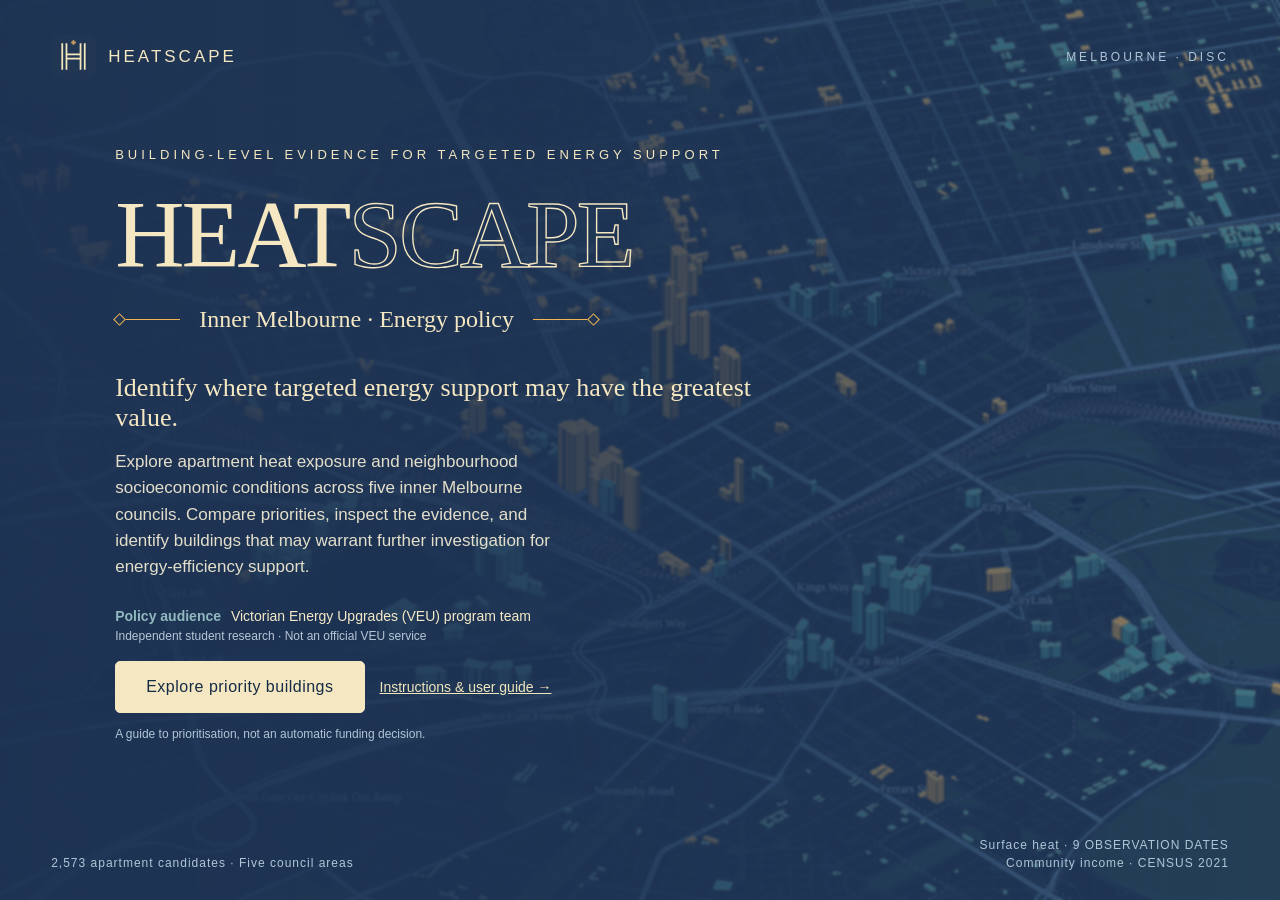
==== commit 9932af4e: "Integrate fixed multi-day heat, economic pressure and housing evidence" ====
--- a/index.html
+++ b/index.html
@@ -1,5 +1,5 @@
 <!doctype html>
-<html lang="en"><head><meta charset="utf-8"><meta name="viewport" content="width=device-width,initial-scale=1"><meta name="theme-color" content="#1e3353"><title>HEATSCAPE — Targeted energy support</title><meta name="description" content="Building-level evidence for targeted energy support across five inner Melbourne councils."><link rel="icon" href="./assets/heatscape.svg" type="image/svg+xml"><link rel="stylesheet" href="./assets/heatscape.css?v=stability-2"><link rel="stylesheet" href="./assets/ranking-workspace.css?v=stability-3"><link rel="stylesheet" href="./assets/building-validation.css?v=validation-1"><link rel="stylesheet" href="./assets/heat-data.css?v=heat-dates-1"></head>
+<html lang="en"><head><meta charset="utf-8"><meta name="viewport" content="width=device-width,initial-scale=1"><meta name="theme-color" content="#1e3353"><title>HEATSCAPE — Targeted energy support</title><meta name="description" content="Building-level evidence for targeted energy support across five inner Melbourne councils."><link rel="icon" href="./assets/heatscape.svg" type="image/svg+xml"><link rel="stylesheet" href="./assets/heatscape.css?v=stability-2"><link rel="stylesheet" href="./assets/ranking-workspace.css?v=stability-3"><link rel="stylesheet" href="./assets/building-validation.css?v=validation-1"><link rel="stylesheet" href="./assets/heat-data.css?v=integrated-1"><link rel="stylesheet" href="./assets/integrated-evidence.css?v=integrated-1"></head>
 <body>
 <canvas id="city" aria-label="Interactive 3D map of inner Melbourne apartment candidates. Use Search to select a building with the keyboard."></canvas>
 <div id="cover" class="cover"><div class="cover-wash"></div><div class="cover-top"><span class="wordmark"><img src="./assets/heatscape.svg" alt="">HEATSCAPE</span><span class="cover-edition">MELBOURNE · DISC</span></div><main class="cover-copy"><p class="eyebrow">Building-level evidence for targeted energy support</p><h1>HEAT<span>SCAPE</span></h1><div class="ornament"><i></i><span>Inner Melbourne · Energy policy</span><i></i></div><p class="intro">Identify where targeted energy support may have the greatest value.</p><p class="cover-description">Explore apartment heat exposure and neighbourhood socioeconomic conditions across five inner Melbourne councils. Compare priorities, inspect the evidence, and identify buildings that may warrant further investigation for energy-efficiency support.</p><p class="stakeholder"><strong>Policy audience</strong> Victorian Energy Upgrades (VEU) program team<br><small>Independent student research · Not an official VEU service</small></p><button id="enter" disabled>Preparing the map…</button><a class="guide-link" href="./instructions.html">Instructions &amp; user guide →</a><p id="loadStatus" class="cover-note" role="status">Loading the city and its evidence</p></main><div class="cover-bottom"><span>2,573 apartment candidates · Five council areas</span><span>Surface heat · 9 OBSERVATION DATES<br>Community income · CENSUS 2021</span></div></div>
@@ -11,42 +11,42 @@
 <section data-content="priority" hidden>
 <div class="priority-workspace">
 <div class="priority-settings">
-<div class="balance-heading"><h3>Adjust the weights</h3><button id="resetWeights" class="small-reset" title="Restore Heat 40%, Income 40%, Building 20%">Reset</button></div>
-<details class="inline-help"><summary>H / I / B explained…</summary><div><p class="muted">H = Heat exposure · I = Low-income community context · B = Building scale.</p></div></details>
+<div class="balance-heading"><h3>Adjust the weights</h3><button id="resetWeights" class="small-reset" title="Restore H 40%, I 40%, B 20%; recent heat 70%">Reset</button></div>
+<details class="inline-help"><summary>H / I / B explained…</summary><div><p class="muted">H = Integrated heat context · I = Economic pressure · B = Building scale.</p></div></details>
 <div id="weightSummary" class="weight-summary" aria-live="polite"></div>
 <div id="policyTrack" class="policy-track" aria-label="Shared H I B policy balance"><div class="weight-segment heat-segment"></div><div class="weight-segment income-segment"></div><div class="weight-segment building-segment"></div><button id="heatBoundary" class="weight-handle first" role="slider" aria-label="Heat share; boundary between Heat and Income" aria-valuemin="0" aria-valuemax="80" aria-valuenow="40"></button><button id="buildingBoundary" class="weight-handle second" role="slider" aria-label="Combined Heat and Income share; boundary with Building" aria-valuemin="60" aria-valuemax="100" aria-valuenow="80"></button></div>
 <details class="inline-help"><summary>Drag either divider…</summary><div><p class="muted">Drag either divider. The three coloured shares always total 100%. Building stays between 0% and 40%. The same balance applies to every building.</p></div></details>
 
-<div class="heat-source-select"><label for="heatDataset">Heat source / observation</label><select id="heatDataset" aria-describedby="heatDatasetNote"></select><p id="heatDatasetNote" class="heat-note"></p><p id="heatModelStatus" class="heat-note" role="status"></p></div>
+<div class="fixed-heat"><strong>Multi-day heat · one integrated model</strong><p id="heatDatasetNote"></p><p id="heatModelStatus" role="status"></p><small>9 Landsat dates + historic heat, vegetation and climate context.</small></div>
 <fieldset><legend>Surrounding heat area</legend><div class="segments"><button data-radius="50" aria-pressed="false">50 m</button><button data-radius="100" aria-pressed="true">100 m</button><button data-radius="150" aria-pressed="false">150 m</button></div><details class="inline-help"><summary>Distance outwards…</summary><div><p class="muted">Distance outwards from the whole footprint. Actual overlap area and distance both count. Rounded corners preserve equal distance; this is not a centre-point circle.</p><p class="muted">Solid line: building footprint. Dashed line: outer sampling boundary. The footprint itself is excluded.</p></div></details></fieldset>
 
 <div class="priority-size"><label for="priorityShortlistMode">Shortlist size · fixed across tests</label><div class="shortlist-inputs"><select id="priorityShortlistMode"><option value="percent">Top percentage</option><option value="count">Top number</option></select><input id="priorityShortlistValue" type="number" min="1" max="100" value="20" aria-label="Test shortlist size"><span id="priorityShortlistUnit">%</span></div></div>
 <section class="stability-tests-column" aria-labelledby="stabilityTestsTitle">
 <div class="stability-heading"><h3 id="stabilityTestsTitle">Test settings</h3><strong id="stabilityTestCount"></strong></div>
-<p class="stability-intro">3 extents × 6 weight choices. Your custom weights are added automatically.</p>
-<label class="toggle-row"><span>Test all 9 Landsat dates<small>162 tests: 9 dates × 6 weights × 3 extents. Only buildings with evidence in every test share the same ranking cohort.</small></span><input id="stabilityDates" type="checkbox"></label>
+<p class="stability-intro">3 extents × 6 H/I/B choices × 3 heat blends = 54 tests. Custom H/I/B weights add 9 tests.</p>
+
 <p id="stabilityScope" class="stability-note"></p>
 <p id="stabilityCoverage" class="stability-note"></p>
-<div id="stabilitySelected" class="stability-selected" aria-live="polite"></div>
+<div id="stabilitySelected" class="stability-selected" aria-live="polite"></div><details class="integrated-details"><summary>H / I calculation tree</summary><div id="modelComponents"></div></details><details class="integrated-details"><summary>Building type, age & rental evidence</summary><div id="housingSelection"></div></details>
 <p id="testBuildingHeading" class="stability-note"></p>
 <div class="stability-test-scroll"><table class="stability-table"><thead><tr><th>Weights H / I / B</th><th>50 m</th><th>100 m</th><th>150 m</th></tr></thead><tbody id="stabilityTests"></tbody></table></div>
-<details class="stability-method-note"><summary>How to read these tests</summary><p class="stability-note">Click a cell to apply that test. “All” means all tested settings, not every possible setting or a probability. With the date switch off, tests use the selected heat source. With it on, the suite uses all nine Landsat dates, excluding the median and historical products. It does not test every possible date or setting.</p><p id="stabilityExclusions" class="stability-note"></p></details>
+<details class="stability-method-note"><summary>How to read these tests</summary><p class="stability-note">Click a cell to apply that test. “All” means all tested settings, not every possible setting or a probability. Every test uses the same multi-day evidence. The three recent/historical H blends are 60/40, 70/30 and 80/20. Clicking a cell applies its H/I/B weights, extent and heat blend; Reset restores 40/40/20 and the 70/30 heat blend. This is sensitivity analysis, not validation against measured energy needs.</p><p id="stabilityExclusions" class="stability-note"></p></details>
 <button id="exportTests" class="small-reset">Export test table</button>
 <details class="thermal-support"><summary>50 / 100 / 150 m · pixel support</summary><div id="thermalSupport"></div><p class="stability-note">These are resampled 30 m grid cells, not independent thermal observations. Native thermal resolution is about 100 m. Small extents remain exploratory.</p></details>
 </section>
 <h3>Each building in H–I–B space</h3><p id="curveSelection" class="muted" aria-live="polite">Select a building to see its point.</p>
-<div id="indicatorSpace"></div><details class="inline-help"><summary>Each point is one candidate…</summary><div><p class="muted">Each point is one candidate. Drag to rotate; click a point to inspect. The translucent plane marks the selected shortlist score cutoff. Changing weights tilts or moves the plane; it does not move the data points.</p></div></details>
+<div id="indicatorSpace"></div><details class="inline-help"><summary>Each point is one candidate…</summary><div><p class="muted">Each point is one candidate. Drag to rotate; click a point to inspect. The translucent plane marks the selected shortlist score cutoff. Changing H/I/B shares moves the cutoff plane. Changing the tested heat blend changes H coordinates too.</p></div></details>
 
-<details class="priority-model-details"><summary>Heat evidence, dates &amp; shadows</summary><fieldset class="heat-model-panel"><legend>Selected heat source</legend><div id="heatEvidence" aria-live="polite"></div><details open><summary>All dates for this building</summary><div id="heatHistory"></div></details><details><summary>Sampling area and calculation</summary><p class="heat-note">For each Landsat date, remove all mapped footprints and that observation’s modelled shadows from the 50 / 100 / 150 m surroundings. Distance-weighted LST is sampled from the remaining open ground. Spacing, height and the sun angle reshape the area; they do not directly adjust temperature.</p><p id="heatShapeStatus" class="heat-note" role="status"></p><button id="retryHeatShapes" class="small-reset">Retry boundary download</button><p class="heat-note">Grey dashed outline: outer extent. Gold boundary: selected date’s sun-exposed area. Display edges are simplified; numerical masks are not. The median and historical mosaic have no single observation-time mask.</p><a href="./model.html" target="_blank" rel="noopener">Calculation steps and evidence rules ↗</a></details></fieldset><fieldset class="shadow-panel"><legend>Building shade context</legend><label class="toggle-row"><span>Show building shadows<small>For the selected Landsat date · display only</small></span><input id="shadowToggle" type="checkbox"></label><div id="shadowDetails" hidden aria-live="polite"></div></fieldset></details>
-<details id="indicatorDetail"><summary>H, I and building-indicator curves</summary><details class="inline-help"><summary>How to read the curves…</summary><div><p class="muted">Each curve converts a measurement into its relative position in the study reference sample. Changing the heat source or date also changes the H reference curve; I and B references stay fixed. The curves do not estimate air-conditioning demand.</p></div></details><div id="responseCurves"></div><div id="formCurves"></div></details>
+<details class="priority-model-details"><summary>Heat evidence, dates &amp; shadows</summary><fieldset class="heat-model-panel"><legend>Fixed multi-day heat evidence</legend><div id="heatEvidence" aria-live="polite"></div><details open><summary>All dates for this building</summary><div id="heatHistory"></div></details><details><summary>Sampling area and calculation</summary><p class="heat-note">For each Landsat date, remove all mapped footprints and that observation’s modelled shadows from the 50 / 100 / 150 m surroundings. Distance-weighted LST is sampled from the remaining open ground. Spacing, height and the sun angle reshape the area; they do not directly adjust temperature.</p><p id="heatShapeStatus" class="heat-note" role="status"></p><button id="retryHeatShapes" class="small-reset">Retry boundary download</button><p class="heat-note">Grey dashed outline: outer extent. Per-date sun-exposed masks are used during processing. A multi-day median has no single sun angle or shade boundary; the map shows the outer sampling extent.</p><a href="./model.html" target="_blank" rel="noopener">Calculation steps and evidence rules ↗</a></details></fieldset><fieldset class="shadow-panel" hidden><legend>Building shade context</legend><label class="toggle-row"><span>Show building shadows<small>For the selected Landsat date · display only</small></span><input id="shadowToggle" type="checkbox"></label><div id="shadowDetails" hidden aria-live="polite"></div></fieldset></details>
+<details id="indicatorDetail"><summary>H, I and building-indicator curves</summary><details class="inline-help"><summary>How to read the curves…</summary><div><p class="muted">Each curve converts a measurement into its relative position in the study reference sample. These curves show the recent-LST and low-income inputs, not the full H and I composites. The calculation tree above shows every component. Reference distributions stay fixed when you adjust weights. The curves do not estimate air-conditioning demand.</p></div></details><div id="responseCurves"></div><div id="formCurves"></div></details>
 
 <details id="methodDetails"><summary>Method & interpretation</summary><h4>What building scale means</h4><div id="formDataNote"></div><p>B is the percentile rank of the average of relative height and relative footprint area. It recognises larger-scale candidates for further project investigation. It is a policy preference for scale, not proof of more households, greater energy hardship or greater savings.</p><p>Taller buildings can have different shading, exposure and delivery challenges. A larger footprint can indicate more roof area, but usable roof area, dwelling counts and suitability need verification. No floors indicator is used.</p><p><a href="https://link.springer.com/article/10.1007/s12061-025-09687-x" target="_blank" rel="noopener">Why height alone cannot establish thermal vulnerability</a></p>
 
-<p><strong>1. Compare like with like.</strong> Heat (H) and community low-income share (I) are converted into percentiles using the source-specific valid heat sample and fixed income/building reference sample: (average ascending rank − 0.5) ÷ N × 100. Tied values share a rank. Height and footprint area are ranked in the same way; B is the percentile of their average. A high percentile means higher relative evidence, not a measured level of risk.</p>
-<p><strong>2. Apply your policy balance.</strong> Score = H × Heat share + I × Income share + B × Building share. Percentile values run from 0 to 100; shares are fractions totalling 1. Default: 40% / 40% / 20%. For H=80, I=60, B=50, the score is 80×0.4 + 60×0.4 + 50×0.2 = 66. All buildings use the same shares. Reset restores this balance.</p>
+<p><strong>1. Put inputs on a common scale.</strong> Within the fixed reference population, each available heat-temperature, income, rent-ratio, height or area input becomes a percentile: (average ascending rank − 0.5) ÷ N × 100. Tied values share a rank. Vegetation and canopy use percentage deficits. H and I then combine their components using the trees above; B is the percentile of the mean of height and area percentiles. These scores express relative screening evidence, not measured risk.</p>
+<p><strong>2. Apply your policy balance.</strong> Score = H × Heat share + I × Economic-pressure share + B × Building share. H, I and B values run from 0 to 100; shares are fractions totalling 1. Default: 40% / 40% / 20%. For H=80, I=60, B=50, the score is 80×0.4 + 60×0.4 + 50×0.2 = 66. All buildings use the same shares. Reset restores this balance.</p>
 <p><strong>3. Choose the shortlist.</strong> Rank all scored candidates from high to low. Top percentage selects the highest ceil(N × percentage /100) positions; Top number selects the requested count, capped at the eligible sample. Exact score ties at the cutoff are included, so the final count can be larger. The purple plane is this cutoff, not a weight surface or funding threshold. Filters never recalculate reference distributions or ranks.</p>
 <p>Building scale ranks the mean of height and footprint percentiles. Floors and household counts are not included. Larger scale is a policy preference, not proof of need or savings.</p>
-<p><strong>4. Sample surface heat.</strong> Each Landsat observation uses a footprint buffer minus mapped buildings and date-specific ground shadows. A 2.5 m numerical grid approximates the area integral of exp(−2(d/R)²), where d is distance from the footprint and R is 50, 100 or 150 m. Temperature is the weighted sum of valid source-cell temperatures divided by valid weights. Both valid area and weight must reach 80%, with at least 3 valid resampled cells. ST_B10 × 0.00341802 + 149 − 273.15 converts to °C; fill, dilated cloud, cloud, cloud shadow, cirrus and snow are excluded. ST_QA uncertainty is reported separately.</p><p>The multi-date option takes the median of valid per-date statistics and requires at least 3 dates. CSIRO historical LST uses open ground without a dated shadow mask; UHI and climate normals appear as context and do not add scoring weights. See About data for every source, period, file and coverage count.</p><p>Income uses Census 2021 SA1 households below A$650/week divided by all households with known income, including negative/nil income. Partial or unstated income is excluded. A footprint interior point assigns the SA1; income is not measured for the building’s residents.</p><p><a href="./model.html" target="_blank" rel="noopener">Complete equations, reference curves and data requirements ↗</a></p><div id="distanceCurve"></div><p id="scenarioLabel" class="setting-label"></p><p>Three spatial checks compare 50 / 100 / 150 m, all using area and distance weighting with your current policy weights and shortlist size. The count shows how consistently a building is shortlisted across these extents; it is not a probability. Only checks with sufficient valid evidence are counted.</p>
+<p><strong>4. Sample surface heat.</strong> Each Landsat observation uses a footprint buffer minus mapped buildings and date-specific ground shadows. A 2.5 m numerical grid approximates the area integral of exp(−2(d/R)²), where d is distance from the footprint and R is 50, 100 or 150 m. Temperature is the weighted sum of valid source-cell temperatures divided by valid weights. Both valid area and weight must reach 80%, with at least 3 valid resampled cells. ST_B10 × 0.00341802 + 149 − 273.15 converts to °C; fill, dilated cloud, cloud, cloud shadow, cirrus and snow are excluded. ST_QA uncertainty is reported separately.</p><p>The fixed multi-date input takes the median of valid per-date statistics and requires at least 3 dates. H combines its percentile (70%) with a historic heat/greenness branch (30%). That branch is 50% temperature context, 20% vegetation deficit and 30% canopy deficit. Temperature context averages CSIRO UHI, Victoria UHI and summer climate percentiles. All blends are exploratory assumptions. See About data for every source, period, file and coverage count.</p><p>The low-income component uses Census 2021 SA1 households below A$650/week divided by all households with known income, including negative/nil income. Partial or unstated income is excluded. A footprint interior point assigns the SA1; income is not measured for the building’s residents. I combines 70% low-income-share percentile with 30% percentile of same-year SA1 median rent / median household income. This is a ratio of area medians, not measured household rental stress. CLUE use and age remain separate evidence.</p><p><a href="./model.html" target="_blank" rel="noopener">Complete equations, reference curves and data requirements ↗</a></p><div id="distanceCurve"></div><p id="scenarioLabel" class="setting-label"></p><p>Three spatial checks compare 50 / 100 / 150 m, all using area and distance weighting with your current policy weights and shortlist size. The count shows how consistently a building is shortlisted across these extents; it is not a probability. Only checks with sufficient valid evidence are counted.</p>
 <p>A high score does not mean this building is unsafe or eligible for funding. It means it is a higher-priority candidate for further investigation based on heat and neighbourhood socioeconomic context, together with the selected scale preference.</p></details>
 
 
@@ -66,26 +66,26 @@
 
 </div>
 </section>
-<section data-content="layers" hidden><p class="panel-intro">Keep only the context you need.</p><label class="toggle-row"><span>OSM streets & places<small>Roads, parks, rail and waterways.</small></span><input id="osmLayer" type="checkbox" checked></label><label class="toggle-row"><span>Apartment candidates<small>The 2,573 buildings in this study.</small></span><input id="candidateLayer" type="checkbox" checked></label><label class="toggle-row"><span>Other buildings<small>Grey context; not selectable.</small></span><input id="contextLayer" type="checkbox"></label><p id="contextStatus" class="muted" role="status"></p><fieldset><legend>Colour buildings by</legend><div class="mode-choices"><button data-mode="priority" aria-pressed="true">Investigation priority</button><button data-mode="stability" aria-pressed="false">Ranking stability</button><button data-mode="heat" aria-pressed="false">Surface heat (H)</button><button data-mode="income" aria-pressed="false">Community income (I)</button><button data-mode="building" aria-pressed="false">Building scale (B)</button></div></fieldset><p class="muted">Building heights are displayed at model scale; many height values are estimated. Roof shape, facades and terrain are not modelled.</p></section>
+<section data-content="layers" hidden><p class="panel-intro">Keep only the context you need.</p><label class="toggle-row"><span>OSM streets & places<small>Roads, parks, rail and waterways.</small></span><input id="osmLayer" type="checkbox" checked></label><label class="toggle-row"><span>Apartment candidates<small>The 2,573 buildings in this study.</small></span><input id="candidateLayer" type="checkbox" checked></label><label class="toggle-row"><span>Other buildings<small>Grey context; not selectable.</small></span><input id="contextLayer" type="checkbox"></label><p id="contextStatus" class="muted" role="status"></p><fieldset><legend>Colour buildings by</legend><div class="mode-choices"><button data-mode="priority" aria-pressed="true">Investigation priority</button><button data-mode="stability" aria-pressed="false">Ranking stability</button><button data-mode="heat" aria-pressed="false">Heat context (H)</button><button data-mode="income" aria-pressed="false">Economic pressure (I)</button><button data-mode="building" aria-pressed="false">Building scale (B)</button></div></fieldset><p class="muted">Building heights are displayed at model scale; many height values are estimated. Roof shape, facades and terrain are not modelled.</p></section>
 <section data-content="list" hidden><label for="council">Council area</label><select id="council"><option value="">All five councils</option><option>MARIBYRNONG</option><option>MELBOURNE</option><option>PORT PHILLIP</option><option>STONNINGTON</option><option>YARRA</option></select><div class="shortlist-controls"><label for="shortlistMode">Shortlist size</label><div class="shortlist-inputs"><select id="shortlistMode"><option value="percent">Top percentage</option><option value="count">Top number</option></select><input id="shortlistValue" type="number" min="1" max="100" step="1" value="20" aria-label="Shortlist percentage or number"><span id="shortlistUnit">%</span></div><p class="muted">Applies across all five councils. Ties at the cutoff are included.</p></div><label class="toggle-row"><span id="shortlistOnlyLabel">Only the current top 20%</span><input id="topOnly" type="checkbox"></label><label class="toggle-row"><span>Only buildings in all tested settings<small>Uses the Priorities stability tests.</small></span><input id="stableOnly" type="checkbox"></label><p id="listCount" class="muted" aria-live="polite"></p><button id="export" class="secondary">Export matching buildings</button><div id="rankedList" class="result-list"></div><button id="moreResults" class="quiet">Show more</button></section>
 <section data-content="data" hidden>
-<div class="data-directory"><button class="small-reset" data-jump-data="heatDataRegistry">Heat sources</button><button class="small-reset" data-jump-data="buildingValidation">Building validation</button><button class="small-reset" data-jump-data="otherDataNotes">Other sources</button></div>
-<div id="heatDataRegistry"></div><div id="buildingValidation"></div>
+<div class="data-directory"><button class="small-reset" data-jump-data="heatDataRegistry">Heat sources</button><button class="small-reset" data-jump-data="housingDataRegistry">Income & housing</button><button class="small-reset" data-jump-data="buildingValidation">Building validation</button><button class="small-reset" data-jump-data="otherDataNotes">Other sources</button></div>
+<div id="heatDataRegistry"></div><div id="housingDataRegistry"></div><div id="buildingValidation"></div>
 <h3 id="otherDataNotes">Income, boundaries and map context</h3>
 <p class="panel-intro">The evidence behind the map</p><p>Public spatial datasets are combined to compare apartment candidates. Dates, spatial scales and limitations differ between sources.</p>
-<h3>Study area & coverage</h3><p>2,573 apartment candidates across Melbourne, Port Phillip, Maribyrnong, Stonnington and Yarra. The default settings score 2,571 candidates with sufficient evidence. This is a research sample, not a complete verified register of apartments.</p>
-<details><summary>Income (I) · Community context</summary><p><strong>Source:</strong> ABS Census 2021, at Statistical Area Level 1 (SA1). The value is the percentage of households earning below A$650 per week among households with known income. Negative and nil income are included; partial or unstated income is excluded.</p><p>A point inside each building footprint assigns its SA1. This describes the surrounding community, not the income of individual residents. Census household totals belong to an area, not to each building.</p><p><a href="https://www.abs.gov.au/census" target="_blank" rel="noopener">ABS Census data ↗</a></p></details>
+<h3>Study area & coverage</h3><p>2,573 apartment candidates across Melbourne, Port Phillip, Maribyrnong, Stonnington and Yarra. The current eligible count appears in Priorities; incomplete income or heat/climate evidence prevents a full score. This is a research sample, not a complete verified register of apartments.</p>
+<details><summary>Economic pressure (I) · shared SA1 context</summary><p><strong>Source:</strong> ABS Census 2021, at Statistical Area Level 1 (SA1). The value is the percentage of households earning below A$650 per week among households with known income. Negative and nil income are included; partial or unstated income is excluded.</p><p>A point inside each building footprint assigns its SA1. This describes the surrounding community, not the income of individual residents. Census household totals belong to an area, not to each building. The I tree adds a 30% component from the percentile of the 2021 SA1 median rent / median household income ratio. That ratio is not actual household rental stress; age and building type are separate evidence.</p><p><a href="https://www.abs.gov.au/census" target="_blank" rel="noopener">ABS Census data ↗</a></p></details>
 <details><summary>Buildings (B) · Footprints & height</summary><p><strong>Sources:</strong> the study’s building dataset combines Overture Maps and City of Melbourne building information. Footprints describe building outlines and area (m²); height is in metres. Some heights are estimated or derived rather than directly measured. These datasets are snapshots, not live records.</p><p>B combines relative height and footprint area into a building-scale percentile. Larger scale represents potential policy reach, not verified household numbers, energy demand or retrofit savings. Household counts are not sufficiently complete at building level to be included. Floors are not a separate scoring indicator.</p><p>Apartment classifications, geometry and heights require verification. The optional grey buildings provide context only and are not ranked. Roof details, facades and terrain are not modelled.</p><p><a href="https://docs.overturemaps.org/guides/buildings/" target="_blank" rel="noopener">Overture building data ↗</a> · <a href="https://data.melbourne.vic.gov.au/" target="_blank" rel="noopener">City of Melbourne open data ↗</a></p></details>
 <details><summary>Suburb, SA1, SA2 & council boundaries</summary><p><strong>Source:</strong> ABS Australian Statistical Geography Standard (ASGS), 2021, for suburb/locality and SA2 search boundaries.</p><p><strong>Suburb:</strong> ABS Suburbs and Localities (SAL) approximate recognised suburbs and localities. Search a name such as Carlton North to outline the area. Building suburb labels use a point inside the footprint.</p><p><strong>SA1:</strong> the smaller statistical area supplying the income indicator. Search its code to find matching buildings.</p><p><strong>SA2:</strong> a larger statistical area used for neighbourhood search and orientation. Search its name or code to outline its boundary. It does not replace SA1 in the income calculation.</p><p><strong>Council:</strong> the five local-government areas define study coverage and shortlist filters. A searched suburb or SA2 may extend beyond them; highlighting the full boundary does not extend candidate coverage or change rankings.</p><p><a href="https://geo.abs.gov.au/arcgis/rest/services/ASGS2021/SAL/MapServer/0" target="_blank" rel="noopener">ABS SAL boundaries ↗</a> · <a href="https://geo.abs.gov.au/arcgis/rest/services/ASGS2021/SA2/MapServer/0" target="_blank" rel="noopener">ABS SA2 boundaries ↗</a></p></details>
 <details><summary>Streets, parks & waterways</summary><p><strong>Source:</strong> OpenStreetMap contributors, offline snapshot dated 12 September 2026. Roads, rail, parks and waterways help users locate buildings. They do not contribute to priority scores and may not reflect later changes.</p><p><a href="https://www.openstreetmap.org/copyright" target="_blank" rel="noopener">OpenStreetMap attribution & ODbL licence ↗</a></p></details>
-<h3>From data to priority</h3><p>H, I and B are relative percentiles, not physical measurements of energy need. The same policy weights apply to every scored building (default H 40%, I 40%, B 20%). Missing evidence is not treated as zero need.</p><p>Open <strong>Priorities → Method & interpretation</strong> for calculation steps and spatial checks. Open <strong>Policy & evidence</strong> for the intended policy use and methodological references.</p>
+<h3>From data to priority</h3><p>H and I combine normalised evidence; B is a building-scale percentile. None is a physical measurement of energy need. The same policy weights apply to every scored building (default H 40%, I 40%, B 20%). Missing evidence is not treated as zero need.</p><p>Open <strong>Priorities → Method & interpretation</strong> for calculation steps and spatial checks. Open <strong>Policy & evidence</strong> for the intended policy use and methodological references.</p>
 </section>
-<section data-content="about" hidden><h3>Evidence for targeted energy policy</h3><p>HEATSCAPE is an independent student research prototype for the Victorian Energy Upgrades (VEU) program team and energy-policy decision-makers. It supports discussion of where building-focused energy-efficiency assistance, outreach or investigation might be prioritised; it is not an official VEU service.</p><p>Use the shortlist to identify candidates, compare how policy priorities change the ranking, and commission building-level checks before designing support. The score does not estimate energy savings, costs, retrofit feasibility or the value of a subsidy.</p><p><a href="https://www.energy.vic.gov.au/victorian-energy-upgrades/about" target="_blank" rel="noopener">About the Victorian Energy Upgrades program</a></p><h3>A guide to prioritisation</h3><p>A high score does not mean this building is unsafe or eligible for funding. It means it is a higher-priority candidate for further investigation based on heat and neighbourhood socioeconomic context.</p><h3>One policy, one set of weights</h3><p>H is surrounding heat percentile; I is low-income community percentile; B is building-scale percentile. VEU policy users can explore a common balance for all candidates using one three-part policy slider. The default is 40% Heat, 40% Income and 20% Building.</p><p>The score is the sum of three weighted indicators. The H–I–B scatter shows the data and current shortlist cutoff. Larger buildings do not necessarily have greater need: scale is a transparent policy choice requiring verification.</p><p><a href="./instructions.html">Read the illustrated user guide</a></p><h3>What the evidence can tell us</h3><p>Heat uses selectable Landsat 8/9 observation dates, a multi-date median or a clearly labelled historical CSIRO LST product. The supplied dates are snapshots, not a complete seasonal record. It is not air or indoor temperature. The thermal sensor’s native resolution is approximately 100 m; the product is resampled to a 30 m grid. Neighbouring grid cells are not independent 30 m measurements. Area weighting makes the sampling boundary more precise, not the temperature of each building or roof.</p><p>Income is the share of households earning below A$650 per week among households with known income in the local 2021 SA1. It describes the neighbourhood, not the residents of an individual building.</p><p>Buildings remain apartment candidates. Data checks and source-reported heights are not a substitute for individual building verification.</p><p>Before any policy or funding decision, verify building use, resident needs, equipment and energy performance, ownership or owners-corporation arrangements, intervention costs and applicable program requirements.</p><h3>Data sources</h3><p>See <strong>About data</strong> in the left toolbar for all datasets, dates, geographic units and limitations.</p><details><summary>Methodological references</summary><p><a href="https://link.springer.com/article/10.1007/s10980-021-01302-x" target="_blank" rel="noopener">Zawadzka et al. (2021): patch geometry and surrounding buffers</a></p><p><a href="https://doi.org/10.1787/9789264043466-en" target="_blank" rel="noopener">OECD / JRC (2008): constructing composite indicators</a></p><p><a href="https://link.springer.com/article/10.1007/s12061-025-09687-x" target="_blank" rel="noopener">Nonlinear urban morphology–LST relationships</a></p><p><a href="https://www.nature.com/articles/s41467-021-26592-2" target="_blank" rel="noopener">Pavanello et al. (2021): income and cooling access</a></p><p><a href="https://www.usgs.gov/faqs/what-are-band-designations-landsat-satellites" target="_blank" rel="noopener">USGS: Landsat resolution</a></p><p>Mathematical and conceptual references support method choices, not a validated Melbourne energy-support formula. No behavioural coefficients are transferred from these studies.</p></details></section>
+<section data-content="about" hidden><h3>Evidence for targeted energy policy</h3><p>HEATSCAPE is an independent student research prototype for the Victorian Energy Upgrades (VEU) program team and energy-policy decision-makers. It supports discussion of where building-focused energy-efficiency assistance, outreach or investigation might be prioritised; it is not an official VEU service.</p><p>View each building’s score, export a priority shortlist, and plan future energy-support policies and building investigations. The score does not estimate energy savings, costs, retrofit feasibility or the value of a subsidy.</p><p><a href="https://www.energy.vic.gov.au/victorian-energy-upgrades/about" target="_blank" rel="noopener">About the Victorian Energy Upgrades program</a></p><h3>A guide to prioritisation</h3><p>A high score does not mean this building is unsafe or eligible for funding. It means it is a higher-priority candidate for further investigation based on heat and neighbourhood socioeconomic context.</p><h3>One policy, one set of weights</h3><p>H combines multi-day surface heat with a historic heat/greenness branch; I combines low-income share with an area rent-to-income proxy; B is building-scale percentile. VEU policy users can explore a common balance for all candidates using one three-part policy slider. The default is 40% Heat, 40% Economic pressure and 20% Building.</p><p>The score is the sum of three weighted indicators. The H–I–B scatter shows the data and current shortlist cutoff. Larger buildings do not necessarily have greater need: scale is a transparent policy choice requiring verification.</p><p><a href="./instructions.html">Read the illustrated user guide</a></p><h3>What the evidence can tell us</h3><p>Heat uses one fixed composite: a multi-date Landsat median plus historic UHI, vegetation, tree canopy and Climate Victoria summer normals, normalised before combining. The supplied dates are snapshots, not a complete seasonal record. It is not air or indoor temperature. The thermal sensor’s native resolution is approximately 100 m; the product is resampled to a 30 m grid. Neighbouring grid cells are not independent 30 m measurements. Area weighting makes the sampling boundary more precise, not the temperature of each building or roof.</p><p>I combines the low-income-share percentile (70%) and the same-year area rent-to-income proxy percentile (30%). These both describe the 2021 SA1, not individual residents. CLUE use/age and 2025 rental benchmarks are displayed separately.</p><p>Buildings remain apartment candidates. Data checks and source-reported heights are not a substitute for individual building verification.</p><p>Before any policy or funding decision, verify building use, resident needs, equipment and energy performance, ownership or owners-corporation arrangements, intervention costs and applicable program requirements.</p><h3>Data sources</h3><p>See <strong>About data</strong> in the left toolbar for all datasets, dates, geographic units and limitations.</p><details><summary>Methodological references</summary><p><a href="https://link.springer.com/article/10.1007/s10980-021-01302-x" target="_blank" rel="noopener">Zawadzka et al. (2021): patch geometry and surrounding buffers</a></p><p><a href="https://doi.org/10.1787/9789264043466-en" target="_blank" rel="noopener">OECD / JRC (2008): constructing composite indicators</a></p><p><a href="https://link.springer.com/article/10.1007/s12061-025-09687-x" target="_blank" rel="noopener">Nonlinear urban morphology–LST relationships</a></p><p><a href="https://www.nature.com/articles/s41467-021-26592-2" target="_blank" rel="noopener">Pavanello et al. (2021): income and cooling access</a></p><p><a href="https://www.usgs.gov/faqs/what-are-band-designations-landsat-satellites" target="_blank" rel="noopener">USGS: Landsat resolution</a></p><p>Mathematical and conceptual references support method choices, not a validated Melbourne energy-support formula. No behavioural coefficients are transferred from these studies.</p></details></section>
 </aside>
 <div id="stableMapStatus" class="stable-map-status" hidden><span><strong>Consistent Top buildings</strong><small id="stableMapCount" role="status"></small></span><button id="clearStableMap">Clear filter</button></div>
 <div class="map-controls" aria-label="Map controls"><button id="zoomIn" aria-label="Zoom in">＋</button><button id="zoomOut" aria-label="Zoom out">−</button><button id="rotate" aria-label="Rotate map">↻</button><button id="overview" aria-label="Top-down overview of all five council boundaries">⌖</button><button id="cityView" aria-label="Return to Melbourne city view">N</button></div>
 <div class="map-hint" id="mapHint">Hover to inspect · Click to pin · Drag to rotate · Shift-drag to pan</div><div id="legend" class="legend"></div><div class="map-scale"><i id="scaleBar"></i><span id="scaleText"></span></div><div id="mapNotice" hidden role="status"></div>
-<div id="areaSelection" hidden role="status"><span id="areaName"></span><button id="clearArea" aria-label="Clear selected area boundary">×</button></div><div id="popup" hidden role="dialog" aria-label="Building evidence"><button id="closePopup" class="icon-button" aria-label="Close building evidence">×</button><p class="eyebrow" id="popupMode">BUILDING EVIDENCE</p><h2 id="popupCouncil"></h2><p id="popupId" class="muted"></p><p id="popupSuburb" class="muted"></p><div class="popup-score"><strong id="popupScore"></strong><span>support investigation<br>priority / 100</span><span id="popupRank"></span></div><p id="popupStatus" class="status-line"></p><div class="evidence-values" id="popupValues"></div><p id="samplingNote" class="muted"></p><div class="contribution"><span id="heatContribution"></span><span id="incomeContribution"></span><span id="formContribution"></span></div><div class="contribution-bar"><i id="heatBar"></i><i id="incomeBar"></i><i id="formBar"></i></div><p id="popupNote" class="muted"></p><p id="scoreEquation" class="score-rule">Each part = indicator percentile × its policy share.</p><button id="showCurves" class="quiet">See this building on the curves</button><button id="buildingDataCheck">Check this building’s source &amp; validation →</button><details id="moreEvidence"><summary>More evidence</summary><p id="extraEvidence"></p><p id="stability"></p><p id="reviewNote"></p></details><p class="popup-disclaimer">A guide to prioritisation, not an automatic funding decision.</p></div>
+<div id="areaSelection" hidden role="status"><span id="areaName"></span><button id="clearArea" aria-label="Clear selected area boundary">×</button></div><div id="popup" hidden role="dialog" aria-label="Building evidence"><button id="closePopup" class="icon-button" aria-label="Close building evidence">×</button><p class="eyebrow" id="popupMode">BUILDING EVIDENCE</p><h2 id="popupCouncil"></h2><p id="popupId" class="muted"></p><p id="popupSuburb" class="muted"></p><div class="popup-score"><strong id="popupScore"></strong><span>support investigation<br>priority / 100</span><span id="popupRank"></span></div><p id="popupStatus" class="status-line"></p><div class="evidence-values" id="popupValues"></div><p id="samplingNote" class="muted"></p><div class="contribution"><span id="heatContribution"></span><span id="incomeContribution"></span><span id="formContribution"></span></div><div class="contribution-bar"><i id="heatBar"></i><i id="incomeBar"></i><i id="formBar"></i></div><p id="popupNote" class="muted"></p><p id="scoreEquation" class="score-rule">Each part = normalised indicator × its chosen share.</p><button id="showCurves" class="quiet">See this building’s score and evidence</button><button id="buildingDataCheck">Check this building’s source &amp; validation →</button><details id="moreEvidence"><summary>More evidence</summary><p id="extraEvidence"></p><p id="stability"></p><p id="reviewNote"></p></details><p class="popup-disclaimer">A guide to prioritisation, not an automatic funding decision.</p></div>
 <div id="announce" class="sr-only" aria-live="polite"></div><footer>© <a href="https://www.openstreetmap.org/copyright" target="_blank" rel="noopener">OpenStreetMap contributors</a> · ODbL · USGS / ABS / Overture / City of Melbourne</footer>
-</div><script src="./assets/hib.js?v=heat-dates-1"></script><script src="./assets/scatter.js?v=heat-dates-1"></script><script src="./assets/heat-area.js?v=heat-dates-1"></script><script src="./assets/shadows.js?v=heat-dates-1"></script><script src="./assets/ranking-stability.js?v=heat-dates-1"></script><script src="./assets/ranking-workspace.js?v=heat-dates-1"></script><script src="./assets/building-validation.js?v=validation-1"></script><script src="./assets/heat-data.js?v=heat-dates-1"></script><script src="./assets/heatscape.js?v=heat-dates-1"></script></body></html>
+</div><script src="./assets/hib.js?v=integrated-1"></script><script src="./assets/scatter.js?v=integrated-1"></script><script src="./assets/heat-area.js?v=integrated-1"></script><script src="./assets/shadows.js?v=integrated-1"></script><script src="./assets/ranking-stability.js?v=integrated-1"></script><script src="./assets/ranking-workspace.js?v=integrated-1"></script><script src="./assets/building-validation.js?v=validation-1"></script><script src="./assets/heat-data.js?v=integrated-1"></script><script src="./assets/integrated-evidence.js?v=integrated-1"></script><script src="./assets/heatscape.js?v=integrated-1"></script></body></html>
 
--- a/assets/integrated-evidence.css
+++ b/assets/integrated-evidence.css
@@ -0,0 +1 @@
+.fixed-heat{border-left:3px solid #efbb65;padding:4px 12px;margin:18px 0}.fixed-heat strong{color:#f0ce8b}.fixed-heat p{font-size:12px;line-height:1.5;margin:7px 0}.model-tree{border-left:2px solid #d5b675;margin:18px 0;padding-left:14px}.model-tree>strong{color:#f0cf8b;font-size:16px}.model-tree>div{position:relative;margin:14px 0;padding-left:10px}.model-tree>div:before{content:'';position:absolute;left:-14px;top:8px;width:15px;border-top:1px solid #d5b675}.model-tree b{font-size:12px;line-height:1.5}.model-tree p,.model-tree small{font-size:11px;line-height:1.6;color:#b9cbd8}.income-tree{border-color:#63b8bf}.income-tree>strong{color:#7cc6ca}.income-tree>div:before{border-color:#63b8bf}.housing-values{font-size:12px}.housing-values>div{margin:12px 0}.housing-values dt{color:#a9bdce;font-size:11px}.housing-values dd{margin:4px 0;color:#e6ce98;line-height:1.5}.evidence-counts{display:flex;flex-wrap:wrap;gap:22px;margin:18px 0}.evidence-counts span{font-size:12px}.evidence-counts b{display:block;font-size:24px;color:#efbb65}#housingSelection{border-top:1px solid #a7bbce40;padding-top:14px;margin-top:20px}#housingDataRegistry{border-top:1px solid #a7bbce40;margin-top:24px;padding-top:18px;scroll-margin-top:100px}#housingSelection .heat-table{font-size:10px}#housingSelection .heat-table td{padding:6px 3px}#integratedHeatMethod{padding-bottom:20px}
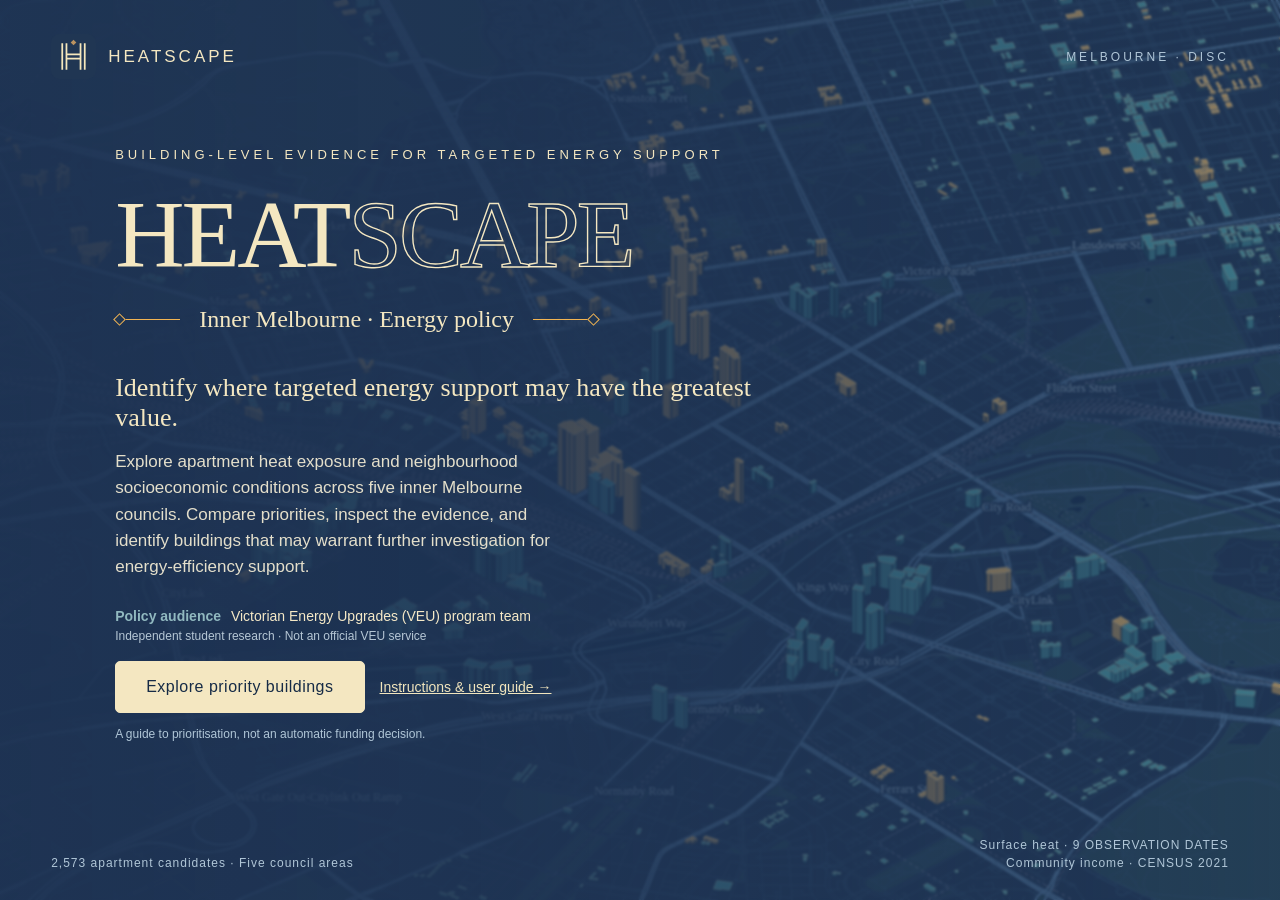
==== commit 99fc8fac: "Use temperature-only heat and audit sampling support across all dates" ====
--- a/index.html
+++ b/index.html
@@ -1,5 +1,5 @@
 <!doctype html>
-<html lang="en"><head><meta charset="utf-8"><meta name="viewport" content="width=device-width,initial-scale=1"><meta name="theme-color" content="#1e3353"><title>HEATSCAPE — Targeted energy support</title><meta name="description" content="Building-level evidence for targeted energy support across five inner Melbourne councils."><link rel="icon" href="./assets/heatscape.svg" type="image/svg+xml"><link rel="stylesheet" href="./assets/heatscape.css?v=stability-2"><link rel="stylesheet" href="./assets/ranking-workspace.css?v=stability-3"><link rel="stylesheet" href="./assets/building-validation.css?v=validation-1"><link rel="stylesheet" href="./assets/heat-data.css?v=integrated-1"><link rel="stylesheet" href="./assets/integrated-evidence.css?v=integrated-1"></head>
+<html lang="en"><head><meta charset="utf-8"><meta name="viewport" content="width=device-width,initial-scale=1"><meta name="theme-color" content="#1e3353"><title>HEATSCAPE — Targeted energy support</title><meta name="description" content="Building-level evidence for targeted energy support across five inner Melbourne councils."><link rel="icon" href="./assets/heatscape.svg" type="image/svg+xml"><link rel="stylesheet" href="./assets/heatscape.css?v=stability-2"><link rel="stylesheet" href="./assets/ranking-workspace.css?v=stability-3"><link rel="stylesheet" href="./assets/building-validation.css?v=validation-1"><link rel="stylesheet" href="./assets/heat-data.css?v=quality-1"><link rel="stylesheet" href="./assets/integrated-evidence.css?v=quality-1"><link rel="stylesheet" href="./assets/heat-quality.css?v=quality-1"></head>
 <body>
 <canvas id="city" aria-label="Interactive 3D map of inner Melbourne apartment candidates. Use Search to select a building with the keyboard."></canvas>
 <div id="cover" class="cover"><div class="cover-wash"></div><div class="cover-top"><span class="wordmark"><img src="./assets/heatscape.svg" alt="">HEATSCAPE</span><span class="cover-edition">MELBOURNE · DISC</span></div><main class="cover-copy"><p class="eyebrow">Building-level evidence for targeted energy support</p><h1>HEAT<span>SCAPE</span></h1><div class="ornament"><i></i><span>Inner Melbourne · Energy policy</span><i></i></div><p class="intro">Identify where targeted energy support may have the greatest value.</p><p class="cover-description">Explore apartment heat exposure and neighbourhood socioeconomic conditions across five inner Melbourne councils. Compare priorities, inspect the evidence, and identify buildings that may warrant further investigation for energy-efficiency support.</p><p class="stakeholder"><strong>Policy audience</strong> Victorian Energy Upgrades (VEU) program team<br><small>Independent student research · Not an official VEU service</small></p><button id="enter" disabled>Preparing the map…</button><a class="guide-link" href="./instructions.html">Instructions &amp; user guide →</a><p id="loadStatus" class="cover-note" role="status">Loading the city and its evidence</p></main><div class="cover-bottom"><span>2,573 apartment candidates · Five council areas</span><span>Surface heat · 9 OBSERVATION DATES<br>Community income · CENSUS 2021</span></div></div>
@@ -17,8 +17,8 @@
 <div id="policyTrack" class="policy-track" aria-label="Shared H I B policy balance"><div class="weight-segment heat-segment"></div><div class="weight-segment income-segment"></div><div class="weight-segment building-segment"></div><button id="heatBoundary" class="weight-handle first" role="slider" aria-label="Heat share; boundary between Heat and Income" aria-valuemin="0" aria-valuemax="80" aria-valuenow="40"></button><button id="buildingBoundary" class="weight-handle second" role="slider" aria-label="Combined Heat and Income share; boundary with Building" aria-valuemin="60" aria-valuemax="100" aria-valuenow="80"></button></div>
 <details class="inline-help"><summary>Drag either divider…</summary><div><p class="muted">Drag either divider. The three coloured shares always total 100%. Building stays between 0% and 40%. The same balance applies to every building.</p></div></details>
 
-<div class="fixed-heat"><strong>Multi-day heat · one integrated model</strong><p id="heatDatasetNote"></p><p id="heatModelStatus" role="status"></p><small>9 Landsat dates + historic heat, vegetation and climate context.</small></div>
-<fieldset><legend>Surrounding heat area</legend><div class="segments"><button data-radius="50" aria-pressed="false">50 m</button><button data-radius="100" aria-pressed="true">100 m</button><button data-radius="150" aria-pressed="false">150 m</button></div><details class="inline-help"><summary>Distance outwards…</summary><div><p class="muted">Distance outwards from the whole footprint. Actual overlap area and distance both count. Rounded corners preserve equal distance; this is not a centre-point circle.</p><p class="muted">Solid line: building footprint. Dashed line: outer sampling boundary. The footprint itself is excluded.</p></div></details></fieldset>
+<div class="fixed-heat"><strong>Multi-day heat · one integrated model</strong><p id="heatDatasetNote"></p><p id="heatModelStatus" role="status"></p><small>9 Landsat dates + historical UHI and climate context.</small></div>
+<fieldset><legend>Surrounding heat area</legend><div class="segments"><button data-radius="50" aria-pressed="false" title="Exploratory: inspect sampling support">50 m*</button><button data-radius="100" aria-pressed="true" title="Default screening extent">100 m</button><button data-radius="150" aria-pressed="false">150 m</button></div><details class="inline-help"><summary>Distance outwards…</summary><div><p class="muted">100 m is the default; 150 m checks broader surroundings. *50 m is exploratory. Inspect Heat data quality before using a small extent. Distance is measured outwards from the whole footprint; actual overlap area and distance both count. Rounded corners preserve equal distance; this is not a centre-point circle.</p><p class="muted">Solid line: building footprint. Dashed line: outer sampling boundary. The footprint itself is excluded.</p></div></details></fieldset>
 
 <div class="priority-size"><label for="priorityShortlistMode">Shortlist size · fixed across tests</label><div class="shortlist-inputs"><select id="priorityShortlistMode"><option value="percent">Top percentage</option><option value="count">Top number</option></select><input id="priorityShortlistValue" type="number" min="1" max="100" value="20" aria-label="Test shortlist size"><span id="priorityShortlistUnit">%</span></div></div>
 <section class="stability-tests-column" aria-labelledby="stabilityTestsTitle">
@@ -27,12 +27,12 @@
 
 <p id="stabilityScope" class="stability-note"></p>
 <p id="stabilityCoverage" class="stability-note"></p>
-<div id="stabilitySelected" class="stability-selected" aria-live="polite"></div><details class="integrated-details"><summary>H / I calculation tree</summary><div id="modelComponents"></div></details><details class="integrated-details"><summary>Building type, age & rental evidence</summary><div id="housingSelection"></div></details>
-<p id="testBuildingHeading" class="stability-note"></p>
+<div id="stabilitySelected" class="stability-selected" aria-live="polite"></div><details class="heat-quality-panel" open><summary>Heat data quality</summary><div id="heatQualityPanel"></div></details><details class="integrated-details"><summary>H / I / B calculation tree</summary><div id="modelComponents"></div></details><details class="integrated-details"><summary>Building type, age & rental evidence</summary><div id="housingSelection"></div></details>
+<details class="test-design"><summary>All 54 test combinations</summary><table class="heat-table"><tbody><tr><th>H / I / B</th><td>40/40/20 · 60/20/20 · 20/60/20<br>30/30/40 · 50/50/0 · ⅓ each</td></tr><tr><th>Extent</th><td>50* · 100 · 150 m</td></tr><tr><th>Recent / historical H</th><td>60/40 · 70/30 · 80/20</td></tr></tbody></table><p class="heat-note">Every combination is tested: 6 × 3 × 3 = 54. Shortlist size and the common candidate cohort stay fixed. *Exploratory small extent.</p></details><p id="testBuildingHeading" class="stability-note"></p>
 <div class="stability-test-scroll"><table class="stability-table"><thead><tr><th>Weights H / I / B</th><th>50 m</th><th>100 m</th><th>150 m</th></tr></thead><tbody id="stabilityTests"></tbody></table></div>
 <details class="stability-method-note"><summary>How to read these tests</summary><p class="stability-note">Click a cell to apply that test. “All” means all tested settings, not every possible setting or a probability. Every test uses the same multi-day evidence. The three recent/historical H blends are 60/40, 70/30 and 80/20. Clicking a cell applies its H/I/B weights, extent and heat blend; Reset restores 40/40/20 and the 70/30 heat blend. This is sensitivity analysis, not validation against measured energy needs.</p><p id="stabilityExclusions" class="stability-note"></p></details>
 <button id="exportTests" class="small-reset">Export test table</button>
-<details class="thermal-support"><summary>50 / 100 / 150 m · pixel support</summary><div id="thermalSupport"></div><p class="stability-note">These are resampled 30 m grid cells, not independent thermal observations. Native thermal resolution is about 100 m. Small extents remain exploratory.</p></details>
+
 </section>
 <h3>Each building in H–I–B space</h3><p id="curveSelection" class="muted" aria-live="polite">Select a building to see its point.</p>
 <div id="indicatorSpace"></div><details class="inline-help"><summary>Each point is one candidate…</summary><div><p class="muted">Each point is one candidate. Drag to rotate; click a point to inspect. The translucent plane marks the selected shortlist score cutoff. Changing H/I/B shares moves the cutoff plane. Changing the tested heat blend changes H coordinates too.</p></div></details>
@@ -42,11 +42,11 @@
 
 <details id="methodDetails"><summary>Method & interpretation</summary><h4>What building scale means</h4><div id="formDataNote"></div><p>B is the percentile rank of the average of relative height and relative footprint area. It recognises larger-scale candidates for further project investigation. It is a policy preference for scale, not proof of more households, greater energy hardship or greater savings.</p><p>Taller buildings can have different shading, exposure and delivery challenges. A larger footprint can indicate more roof area, but usable roof area, dwelling counts and suitability need verification. No floors indicator is used.</p><p><a href="https://link.springer.com/article/10.1007/s12061-025-09687-x" target="_blank" rel="noopener">Why height alone cannot establish thermal vulnerability</a></p>
 
-<p><strong>1. Put inputs on a common scale.</strong> Within the fixed reference population, each available heat-temperature, income, rent-ratio, height or area input becomes a percentile: (average ascending rank − 0.5) ÷ N × 100. Tied values share a rank. Vegetation and canopy use percentage deficits. H and I then combine their components using the trees above; B is the percentile of the mean of height and area percentiles. These scores express relative screening evidence, not measured risk.</p>
+<p><strong>1. Put inputs on a common scale.</strong> Within the fixed reference population, each available heat-temperature, income, rent-ratio, height or area input becomes a percentile: (average ascending rank − 0.5) ÷ N × 100. Tied values share a rank. H and I then combine their components using the trees above; B is the percentile of the mean of height and area percentiles. These scores express relative screening evidence, not measured risk.</p>
 <p><strong>2. Apply your policy balance.</strong> Score = H × Heat share + I × Economic-pressure share + B × Building share. H, I and B values run from 0 to 100; shares are fractions totalling 1. Default: 40% / 40% / 20%. For H=80, I=60, B=50, the score is 80×0.4 + 60×0.4 + 50×0.2 = 66. All buildings use the same shares. Reset restores this balance.</p>
 <p><strong>3. Choose the shortlist.</strong> Rank all scored candidates from high to low. Top percentage selects the highest ceil(N × percentage /100) positions; Top number selects the requested count, capped at the eligible sample. Exact score ties at the cutoff are included, so the final count can be larger. The purple plane is this cutoff, not a weight surface or funding threshold. Filters never recalculate reference distributions or ranks.</p>
 <p>Building scale ranks the mean of height and footprint percentiles. Floors and household counts are not included. Larger scale is a policy preference, not proof of need or savings.</p>
-<p><strong>4. Sample surface heat.</strong> Each Landsat observation uses a footprint buffer minus mapped buildings and date-specific ground shadows. A 2.5 m numerical grid approximates the area integral of exp(−2(d/R)²), where d is distance from the footprint and R is 50, 100 or 150 m. Temperature is the weighted sum of valid source-cell temperatures divided by valid weights. Both valid area and weight must reach 80%, with at least 3 valid resampled cells. ST_B10 × 0.00341802 + 149 − 273.15 converts to °C; fill, dilated cloud, cloud, cloud shadow, cirrus and snow are excluded. ST_QA uncertainty is reported separately.</p><p>The fixed multi-date input takes the median of valid per-date statistics and requires at least 3 dates. H combines its percentile (70%) with a historic heat/greenness branch (30%). That branch is 50% temperature context, 20% vegetation deficit and 30% canopy deficit. Temperature context averages CSIRO UHI, Victoria UHI and summer climate percentiles. All blends are exploratory assumptions. See About data for every source, period, file and coverage count.</p><p>The low-income component uses Census 2021 SA1 households below A$650/week divided by all households with known income, including negative/nil income. Partial or unstated income is excluded. A footprint interior point assigns the SA1; income is not measured for the building’s residents. I combines 70% low-income-share percentile with 30% percentile of same-year SA1 median rent / median household income. This is a ratio of area medians, not measured household rental stress. CLUE use and age remain separate evidence.</p><p><a href="./model.html" target="_blank" rel="noopener">Complete equations, reference curves and data requirements ↗</a></p><div id="distanceCurve"></div><p id="scenarioLabel" class="setting-label"></p><p>Three spatial checks compare 50 / 100 / 150 m, all using area and distance weighting with your current policy weights and shortlist size. The count shows how consistently a building is shortlisted across these extents; it is not a probability. Only checks with sufficient valid evidence are counted.</p>
+<p><strong>4. Sample surface heat.</strong> Each Landsat observation uses a footprint buffer minus mapped buildings and date-specific ground shadows. A 2.5 m numerical grid approximates the area integral of exp(−2(d/R)²), where d is distance from the footprint and R is 50, 100 or 150 m. Temperature is the weighted sum of valid source-cell temperatures divided by valid weights. Both valid area and weight must reach 80%, with at least 3 valid resampled cells. ST_B10 × 0.00341802 + 149 − 273.15 converts to °C; fill, dilated cloud, cloud, cloud shadow, cirrus and snow are excluded. ST_QA uncertainty is reported separately.</p><p>The fixed multi-date input takes the median of valid per-date statistics and requires at least 3 dates. H combines its percentile (70%) with a historical temperature branch (30%). The historical index is the equal mean of CSIRO UHI, Victoria UHI and summer climate percentiles. All blends are exploratory assumptions. See About data for every source, period, file and coverage count.</p><p>The low-income component uses Census 2021 SA1 households below A$650/week divided by all households with known income, including negative/nil income. Partial or unstated income is excluded. A footprint interior point assigns the SA1; income is not measured for the building’s residents. I combines 70% low-income-share percentile with 30% percentile of same-year SA1 median rent / median household income. This is a ratio of area medians, not measured household rental stress. CLUE use and age remain separate evidence.</p><p><a href="./model.html" target="_blank" rel="noopener">Complete equations, reference curves and data requirements ↗</a></p><div id="distanceCurve"></div><p id="scenarioLabel" class="setting-label"></p><p>Three spatial checks compare 50 / 100 / 150 m, all using area and distance weighting with your current policy weights and shortlist size. The count shows how consistently a building is shortlisted across these extents; it is not a probability. Only checks with sufficient valid evidence are counted.</p>
 <p>A high score does not mean this building is unsafe or eligible for funding. It means it is a higher-priority candidate for further investigation based on heat and neighbourhood socioeconomic context, together with the selected scale preference.</p></details>
 
 
@@ -69,8 +69,8 @@
 <section data-content="layers" hidden><p class="panel-intro">Keep only the context you need.</p><label class="toggle-row"><span>OSM streets & places<small>Roads, parks, rail and waterways.</small></span><input id="osmLayer" type="checkbox" checked></label><label class="toggle-row"><span>Apartment candidates<small>The 2,573 buildings in this study.</small></span><input id="candidateLayer" type="checkbox" checked></label><label class="toggle-row"><span>Other buildings<small>Grey context; not selectable.</small></span><input id="contextLayer" type="checkbox"></label><p id="contextStatus" class="muted" role="status"></p><fieldset><legend>Colour buildings by</legend><div class="mode-choices"><button data-mode="priority" aria-pressed="true">Investigation priority</button><button data-mode="stability" aria-pressed="false">Ranking stability</button><button data-mode="heat" aria-pressed="false">Heat context (H)</button><button data-mode="income" aria-pressed="false">Economic pressure (I)</button><button data-mode="building" aria-pressed="false">Building scale (B)</button></div></fieldset><p class="muted">Building heights are displayed at model scale; many height values are estimated. Roof shape, facades and terrain are not modelled.</p></section>
 <section data-content="list" hidden><label for="council">Council area</label><select id="council"><option value="">All five councils</option><option>MARIBYRNONG</option><option>MELBOURNE</option><option>PORT PHILLIP</option><option>STONNINGTON</option><option>YARRA</option></select><div class="shortlist-controls"><label for="shortlistMode">Shortlist size</label><div class="shortlist-inputs"><select id="shortlistMode"><option value="percent">Top percentage</option><option value="count">Top number</option></select><input id="shortlistValue" type="number" min="1" max="100" step="1" value="20" aria-label="Shortlist percentage or number"><span id="shortlistUnit">%</span></div><p class="muted">Applies across all five councils. Ties at the cutoff are included.</p></div><label class="toggle-row"><span id="shortlistOnlyLabel">Only the current top 20%</span><input id="topOnly" type="checkbox"></label><label class="toggle-row"><span>Only buildings in all tested settings<small>Uses the Priorities stability tests.</small></span><input id="stableOnly" type="checkbox"></label><p id="listCount" class="muted" aria-live="polite"></p><button id="export" class="secondary">Export matching buildings</button><div id="rankedList" class="result-list"></div><button id="moreResults" class="quiet">Show more</button></section>
 <section data-content="data" hidden>
-<div class="data-directory"><button class="small-reset" data-jump-data="heatDataRegistry">Heat sources</button><button class="small-reset" data-jump-data="housingDataRegistry">Income & housing</button><button class="small-reset" data-jump-data="buildingValidation">Building validation</button><button class="small-reset" data-jump-data="otherDataNotes">Other sources</button></div>
-<div id="heatDataRegistry"></div><div id="housingDataRegistry"></div><div id="buildingValidation"></div>
+<div class="data-directory"><button class="small-reset" data-jump-data="heatDataRegistry">Heat sources</button><button class="small-reset" data-jump-data="heatQualityRegistry">Heat quality</button><button class="small-reset" data-jump-data="housingDataRegistry">Income & housing</button><button class="small-reset" data-jump-data="buildingValidation">Building validation</button><button class="small-reset" data-jump-data="otherDataNotes">Other sources</button></div>
+<div id="heatDataRegistry"></div><div id="heatQualityRegistry"></div><div id="housingDataRegistry"></div><div id="buildingValidation"></div>
 <h3 id="otherDataNotes">Income, boundaries and map context</h3>
 <p class="panel-intro">The evidence behind the map</p><p>Public spatial datasets are combined to compare apartment candidates. Dates, spatial scales and limitations differ between sources.</p>
 <h3>Study area & coverage</h3><p>2,573 apartment candidates across Melbourne, Port Phillip, Maribyrnong, Stonnington and Yarra. The current eligible count appears in Priorities; incomplete income or heat/climate evidence prevents a full score. This is a research sample, not a complete verified register of apartments.</p>
@@ -80,12 +80,12 @@
 <details><summary>Streets, parks & waterways</summary><p><strong>Source:</strong> OpenStreetMap contributors, offline snapshot dated 12 September 2026. Roads, rail, parks and waterways help users locate buildings. They do not contribute to priority scores and may not reflect later changes.</p><p><a href="https://www.openstreetmap.org/copyright" target="_blank" rel="noopener">OpenStreetMap attribution & ODbL licence ↗</a></p></details>
 <h3>From data to priority</h3><p>H and I combine normalised evidence; B is a building-scale percentile. None is a physical measurement of energy need. The same policy weights apply to every scored building (default H 40%, I 40%, B 20%). Missing evidence is not treated as zero need.</p><p>Open <strong>Priorities → Method & interpretation</strong> for calculation steps and spatial checks. Open <strong>Policy & evidence</strong> for the intended policy use and methodological references.</p>
 </section>
-<section data-content="about" hidden><h3>Evidence for targeted energy policy</h3><p>HEATSCAPE is an independent student research prototype for the Victorian Energy Upgrades (VEU) program team and energy-policy decision-makers. It supports discussion of where building-focused energy-efficiency assistance, outreach or investigation might be prioritised; it is not an official VEU service.</p><p>View each building’s score, export a priority shortlist, and plan future energy-support policies and building investigations. The score does not estimate energy savings, costs, retrofit feasibility or the value of a subsidy.</p><p><a href="https://www.energy.vic.gov.au/victorian-energy-upgrades/about" target="_blank" rel="noopener">About the Victorian Energy Upgrades program</a></p><h3>A guide to prioritisation</h3><p>A high score does not mean this building is unsafe or eligible for funding. It means it is a higher-priority candidate for further investigation based on heat and neighbourhood socioeconomic context.</p><h3>One policy, one set of weights</h3><p>H combines multi-day surface heat with a historic heat/greenness branch; I combines low-income share with an area rent-to-income proxy; B is building-scale percentile. VEU policy users can explore a common balance for all candidates using one three-part policy slider. The default is 40% Heat, 40% Economic pressure and 20% Building.</p><p>The score is the sum of three weighted indicators. The H–I–B scatter shows the data and current shortlist cutoff. Larger buildings do not necessarily have greater need: scale is a transparent policy choice requiring verification.</p><p><a href="./instructions.html">Read the illustrated user guide</a></p><h3>What the evidence can tell us</h3><p>Heat uses one fixed composite: a multi-date Landsat median plus historic UHI, vegetation, tree canopy and Climate Victoria summer normals, normalised before combining. The supplied dates are snapshots, not a complete seasonal record. It is not air or indoor temperature. The thermal sensor’s native resolution is approximately 100 m; the product is resampled to a 30 m grid. Neighbouring grid cells are not independent 30 m measurements. Area weighting makes the sampling boundary more precise, not the temperature of each building or roof.</p><p>I combines the low-income-share percentile (70%) and the same-year area rent-to-income proxy percentile (30%). These both describe the 2021 SA1, not individual residents. CLUE use/age and 2025 rental benchmarks are displayed separately.</p><p>Buildings remain apartment candidates. Data checks and source-reported heights are not a substitute for individual building verification.</p><p>Before any policy or funding decision, verify building use, resident needs, equipment and energy performance, ownership or owners-corporation arrangements, intervention costs and applicable program requirements.</p><h3>Data sources</h3><p>See <strong>About data</strong> in the left toolbar for all datasets, dates, geographic units and limitations.</p><details><summary>Methodological references</summary><p><a href="https://link.springer.com/article/10.1007/s10980-021-01302-x" target="_blank" rel="noopener">Zawadzka et al. (2021): patch geometry and surrounding buffers</a></p><p><a href="https://doi.org/10.1787/9789264043466-en" target="_blank" rel="noopener">OECD / JRC (2008): constructing composite indicators</a></p><p><a href="https://link.springer.com/article/10.1007/s12061-025-09687-x" target="_blank" rel="noopener">Nonlinear urban morphology–LST relationships</a></p><p><a href="https://www.nature.com/articles/s41467-021-26592-2" target="_blank" rel="noopener">Pavanello et al. (2021): income and cooling access</a></p><p><a href="https://www.usgs.gov/faqs/what-are-band-designations-landsat-satellites" target="_blank" rel="noopener">USGS: Landsat resolution</a></p><p>Mathematical and conceptual references support method choices, not a validated Melbourne energy-support formula. No behavioural coefficients are transferred from these studies.</p></details></section>
+<section data-content="about" hidden><h3>Evidence for targeted energy policy</h3><p>HEATSCAPE is an independent student research prototype for the Victorian Energy Upgrades (VEU) program team and energy-policy decision-makers. It supports discussion of where building-focused energy-efficiency assistance, outreach or investigation might be prioritised; it is not an official VEU service.</p><p>View each building’s score, export a priority shortlist, and plan future energy-support policies and building investigations. The score does not estimate energy savings, costs, retrofit feasibility or the value of a subsidy.</p><p><a href="https://www.energy.vic.gov.au/victorian-energy-upgrades/about" target="_blank" rel="noopener">About the Victorian Energy Upgrades program</a></p><h3>A guide to prioritisation</h3><p>A high score does not mean this building is unsafe or eligible for funding. It means it is a higher-priority candidate for further investigation based on heat and neighbourhood socioeconomic context.</p><h3>One policy, one set of weights</h3><p>H combines multi-day surface heat with a historical temperature branch; I combines low-income share with an area rent-to-income proxy; B is building-scale percentile. VEU policy users can explore a common balance for all candidates using one three-part policy slider. The default is 40% Heat, 40% Economic pressure and 20% Building.</p><p>The score is the sum of three weighted indicators. The H–I–B scatter shows the data and current shortlist cutoff. Larger buildings do not necessarily have greater need: scale is a transparent policy choice requiring verification.</p><p><a href="./instructions.html">Read the illustrated user guide</a></p><h3>What the evidence can tell us</h3><p>Heat uses one fixed composite: a multi-date Landsat median plus historical UHI and Climate Victoria summer normals, normalised before combining. The supplied dates are snapshots, not a complete seasonal record. It is not air or indoor temperature. The thermal sensor’s native resolution is approximately 100 m; the product is resampled to a 30 m grid. Neighbouring grid cells are not independent 30 m measurements. Area weighting makes the sampling boundary more precise, not the temperature of each building or roof.</p><p>I combines the low-income-share percentile (70%) and the same-year area rent-to-income proxy percentile (30%). These both describe the 2021 SA1, not individual residents. CLUE use/age and 2025 rental benchmarks are displayed separately.</p><p>Buildings remain apartment candidates. Data checks and source-reported heights are not a substitute for individual building verification.</p><p>Before any policy or funding decision, verify building use, resident needs, equipment and energy performance, ownership or owners-corporation arrangements, intervention costs and applicable program requirements.</p><h3>Data sources</h3><p>See <strong>About data</strong> in the left toolbar for all datasets, dates, geographic units and limitations.</p><details><summary>Methodological references</summary><p><a href="https://link.springer.com/article/10.1007/s10980-021-01302-x" target="_blank" rel="noopener">Zawadzka et al. (2021): patch geometry and surrounding buffers</a></p><p><a href="https://doi.org/10.1787/9789264043466-en" target="_blank" rel="noopener">OECD / JRC (2008): constructing composite indicators</a></p><p><a href="https://link.springer.com/article/10.1007/s12061-025-09687-x" target="_blank" rel="noopener">Nonlinear urban morphology–LST relationships</a></p><p><a href="https://www.nature.com/articles/s41467-021-26592-2" target="_blank" rel="noopener">Pavanello et al. (2021): income and cooling access</a></p><p><a href="https://www.usgs.gov/faqs/what-are-band-designations-landsat-satellites" target="_blank" rel="noopener">USGS: Landsat resolution</a></p><p>Mathematical and conceptual references support method choices, not a validated Melbourne energy-support formula. No behavioural coefficients are transferred from these studies.</p></details></section>
 </aside>
 <div id="stableMapStatus" class="stable-map-status" hidden><span><strong>Consistent Top buildings</strong><small id="stableMapCount" role="status"></small></span><button id="clearStableMap">Clear filter</button></div>
 <div class="map-controls" aria-label="Map controls"><button id="zoomIn" aria-label="Zoom in">＋</button><button id="zoomOut" aria-label="Zoom out">−</button><button id="rotate" aria-label="Rotate map">↻</button><button id="overview" aria-label="Top-down overview of all five council boundaries">⌖</button><button id="cityView" aria-label="Return to Melbourne city view">N</button></div>
 <div class="map-hint" id="mapHint">Hover to inspect · Click to pin · Drag to rotate · Shift-drag to pan</div><div id="legend" class="legend"></div><div class="map-scale"><i id="scaleBar"></i><span id="scaleText"></span></div><div id="mapNotice" hidden role="status"></div>
 <div id="areaSelection" hidden role="status"><span id="areaName"></span><button id="clearArea" aria-label="Clear selected area boundary">×</button></div><div id="popup" hidden role="dialog" aria-label="Building evidence"><button id="closePopup" class="icon-button" aria-label="Close building evidence">×</button><p class="eyebrow" id="popupMode">BUILDING EVIDENCE</p><h2 id="popupCouncil"></h2><p id="popupId" class="muted"></p><p id="popupSuburb" class="muted"></p><div class="popup-score"><strong id="popupScore"></strong><span>support investigation<br>priority / 100</span><span id="popupRank"></span></div><p id="popupStatus" class="status-line"></p><div class="evidence-values" id="popupValues"></div><p id="samplingNote" class="muted"></p><div class="contribution"><span id="heatContribution"></span><span id="incomeContribution"></span><span id="formContribution"></span></div><div class="contribution-bar"><i id="heatBar"></i><i id="incomeBar"></i><i id="formBar"></i></div><p id="popupNote" class="muted"></p><p id="scoreEquation" class="score-rule">Each part = normalised indicator × its chosen share.</p><button id="showCurves" class="quiet">See this building’s score and evidence</button><button id="buildingDataCheck">Check this building’s source &amp; validation →</button><details id="moreEvidence"><summary>More evidence</summary><p id="extraEvidence"></p><p id="stability"></p><p id="reviewNote"></p></details><p class="popup-disclaimer">A guide to prioritisation, not an automatic funding decision.</p></div>
 <div id="announce" class="sr-only" aria-live="polite"></div><footer>© <a href="https://www.openstreetmap.org/copyright" target="_blank" rel="noopener">OpenStreetMap contributors</a> · ODbL · USGS / ABS / Overture / City of Melbourne</footer>
-</div><script src="./assets/hib.js?v=integrated-1"></script><script src="./assets/scatter.js?v=integrated-1"></script><script src="./assets/heat-area.js?v=integrated-1"></script><script src="./assets/shadows.js?v=integrated-1"></script><script src="./assets/ranking-stability.js?v=integrated-1"></script><script src="./assets/ranking-workspace.js?v=integrated-1"></script><script src="./assets/building-validation.js?v=validation-1"></script><script src="./assets/heat-data.js?v=integrated-1"></script><script src="./assets/integrated-evidence.js?v=integrated-1"></script><script src="./assets/heatscape.js?v=integrated-1"></script></body></html>
+</div><script src="./assets/hib.js?v=quality-1"></script><script src="./assets/scatter.js?v=quality-1"></script><script src="./assets/heat-area.js?v=quality-1"></script><script src="./assets/shadows.js?v=quality-1"></script><script src="./assets/ranking-stability.js?v=quality-1"></script><script src="./assets/ranking-workspace.js?v=quality-1"></script><script src="./assets/building-validation.js?v=validation-1"></script><script src="./assets/heat-data.js?v=quality-1"></script><script src="./assets/integrated-evidence.js?v=quality-1"></script><script src="./assets/heat-quality.js?v=quality-1"></script><script src="./assets/heatscape.js?v=quality-1"></script></body></html>
 
--- a/assets/heat-quality.css
+++ b/assets/heat-quality.css
@@ -0,0 +1 @@
+.heat-quality-panel{border-top:1px solid #819caf70;border-bottom:1px solid #819caf70;padding:12px 0;margin:16px 0}.heat-quality-panel>summary{color:#efce89;font-weight:600}.quality-building{font-size:12px;color:#d9d5bd;margin:12px 0}.quality-metrics{display:grid;grid-template-columns:1fr 1fr;gap:12px;margin:12px 0}.quality-metrics>div{border-left:2px solid #72979e;padding-left:8px}.quality-metrics dt{font-size:10px;line-height:1.4;color:#b8cbd7}.quality-metrics dd{margin:4px 0 0;font-size:16px;color:#f0d799;font-variant-numeric:tabular-nums}.quality-flag{font-size:11px;line-height:1.55;color:#ead6ad}.quality-compare{font-size:10px!important}.quality-compare th,.quality-compare td{padding:6px 3px!important}.quality-compare td{white-space:nowrap}.quality-audit td{font-variant-numeric:tabular-nums}.heat-quality-panel details{margin:12px 0}.heat-quality-panel summary{font-size:12px}#heatQualityRegistry{border-top:1px solid #a7bbce40;margin-top:28px;padding-top:18px;scroll-margin-top:100px}.test-design{margin:12px 0}.test-design .heat-table{font-size:10px}.building-tree{border-color:#c2b3df}.building-tree>strong{color:#c2b3df}.building-tree>div:before{border-color:#c2b3df}
